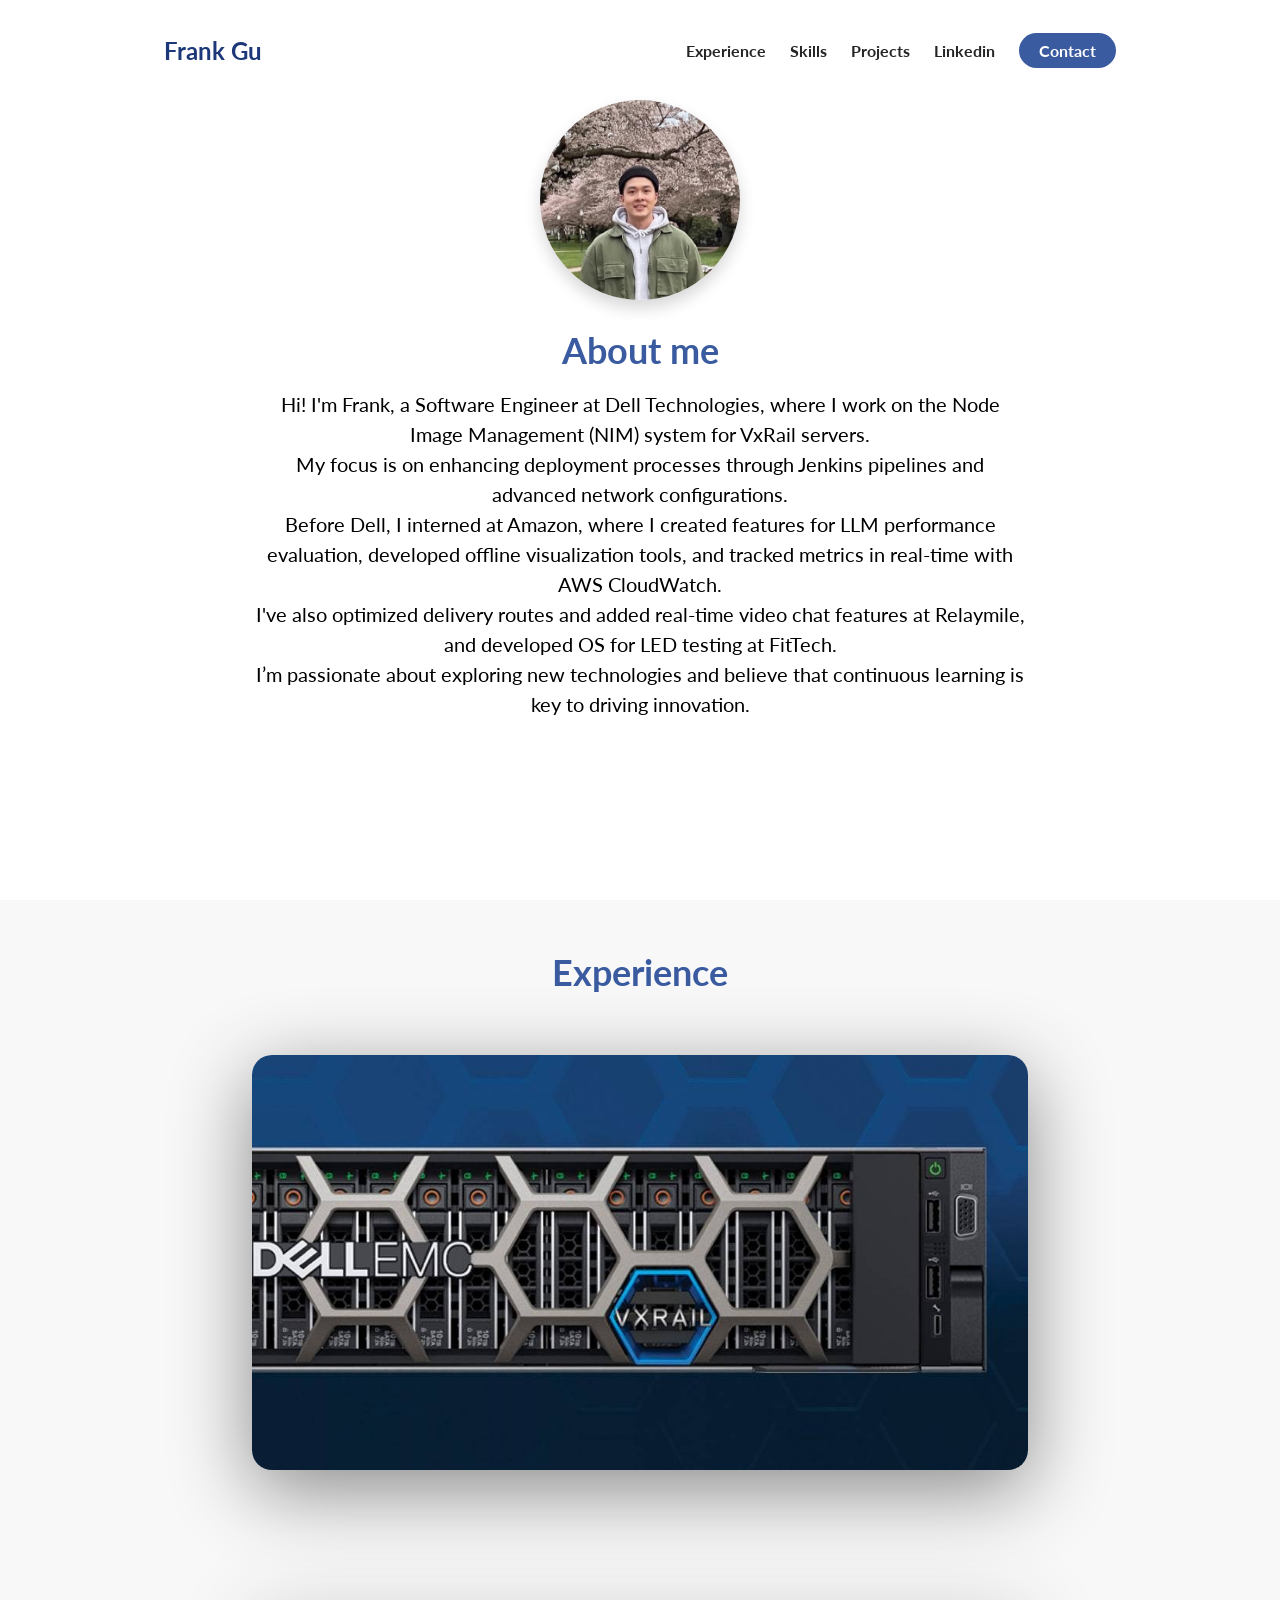
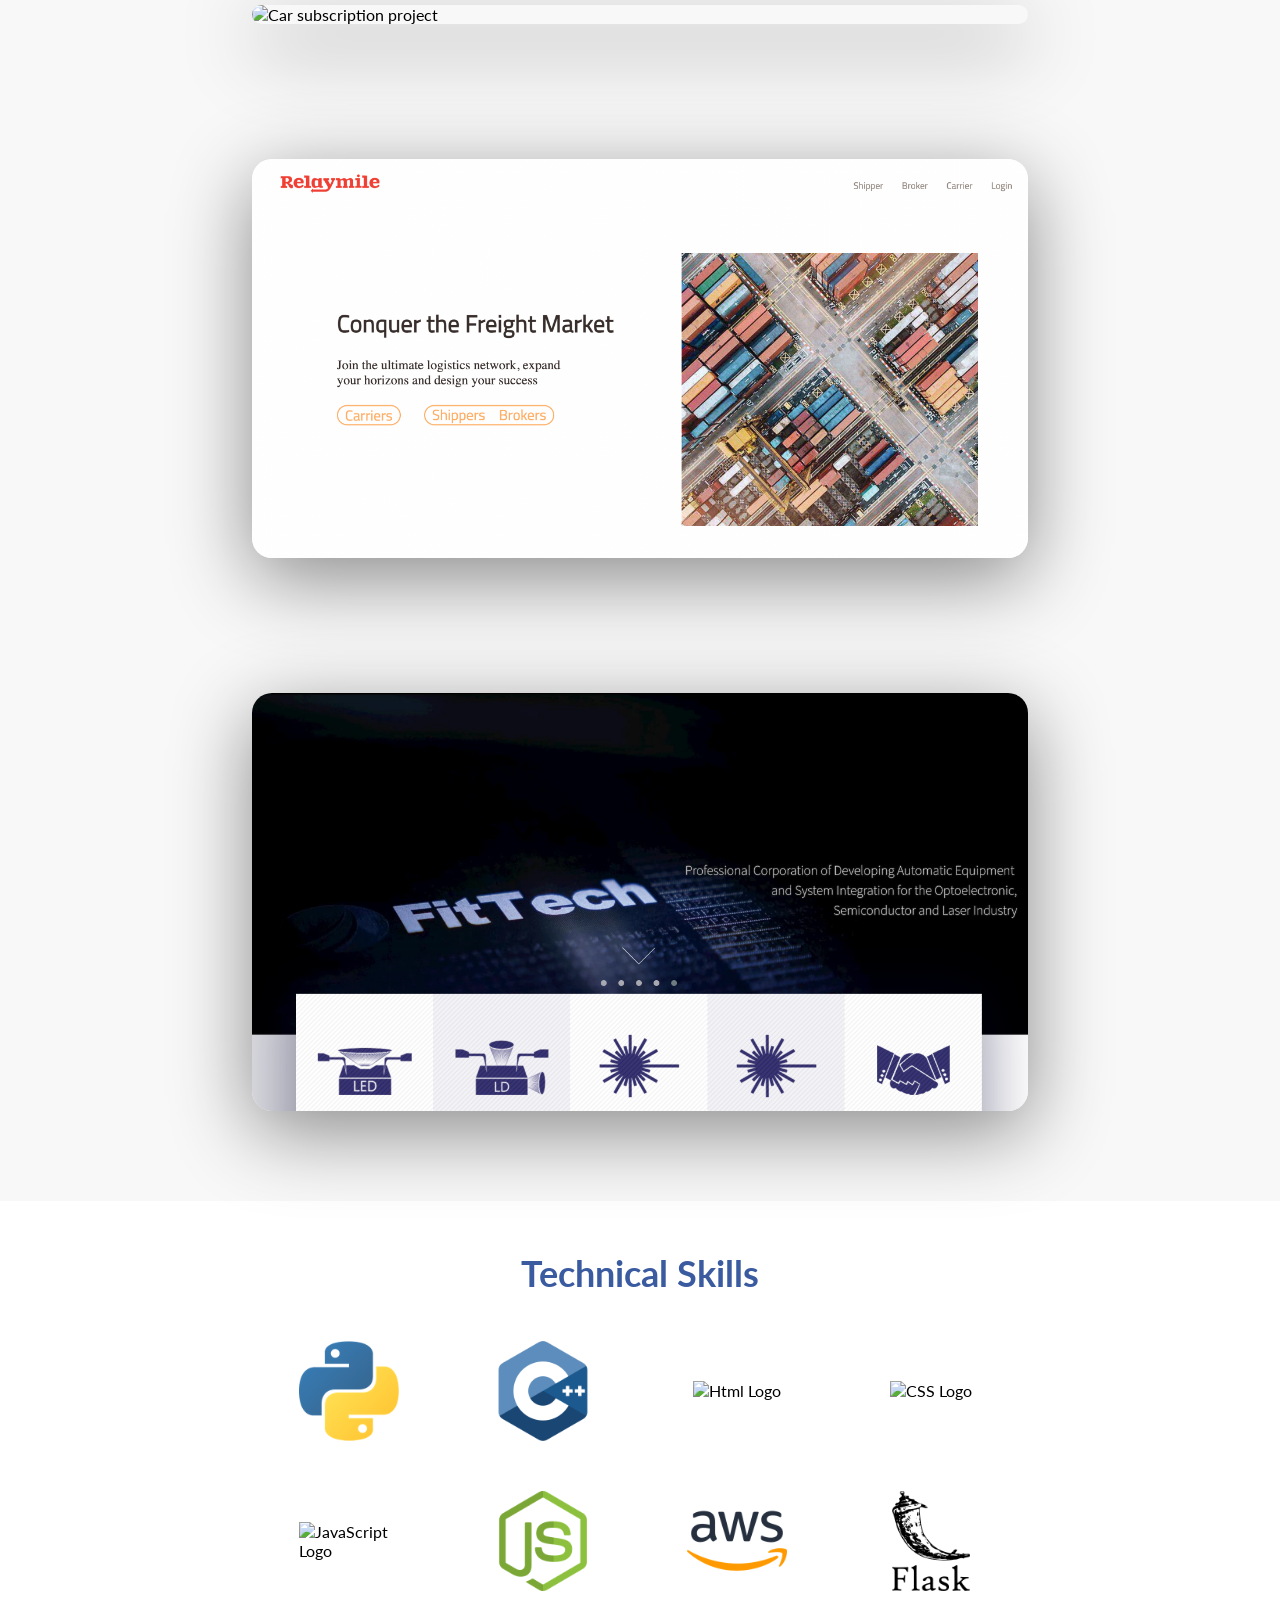
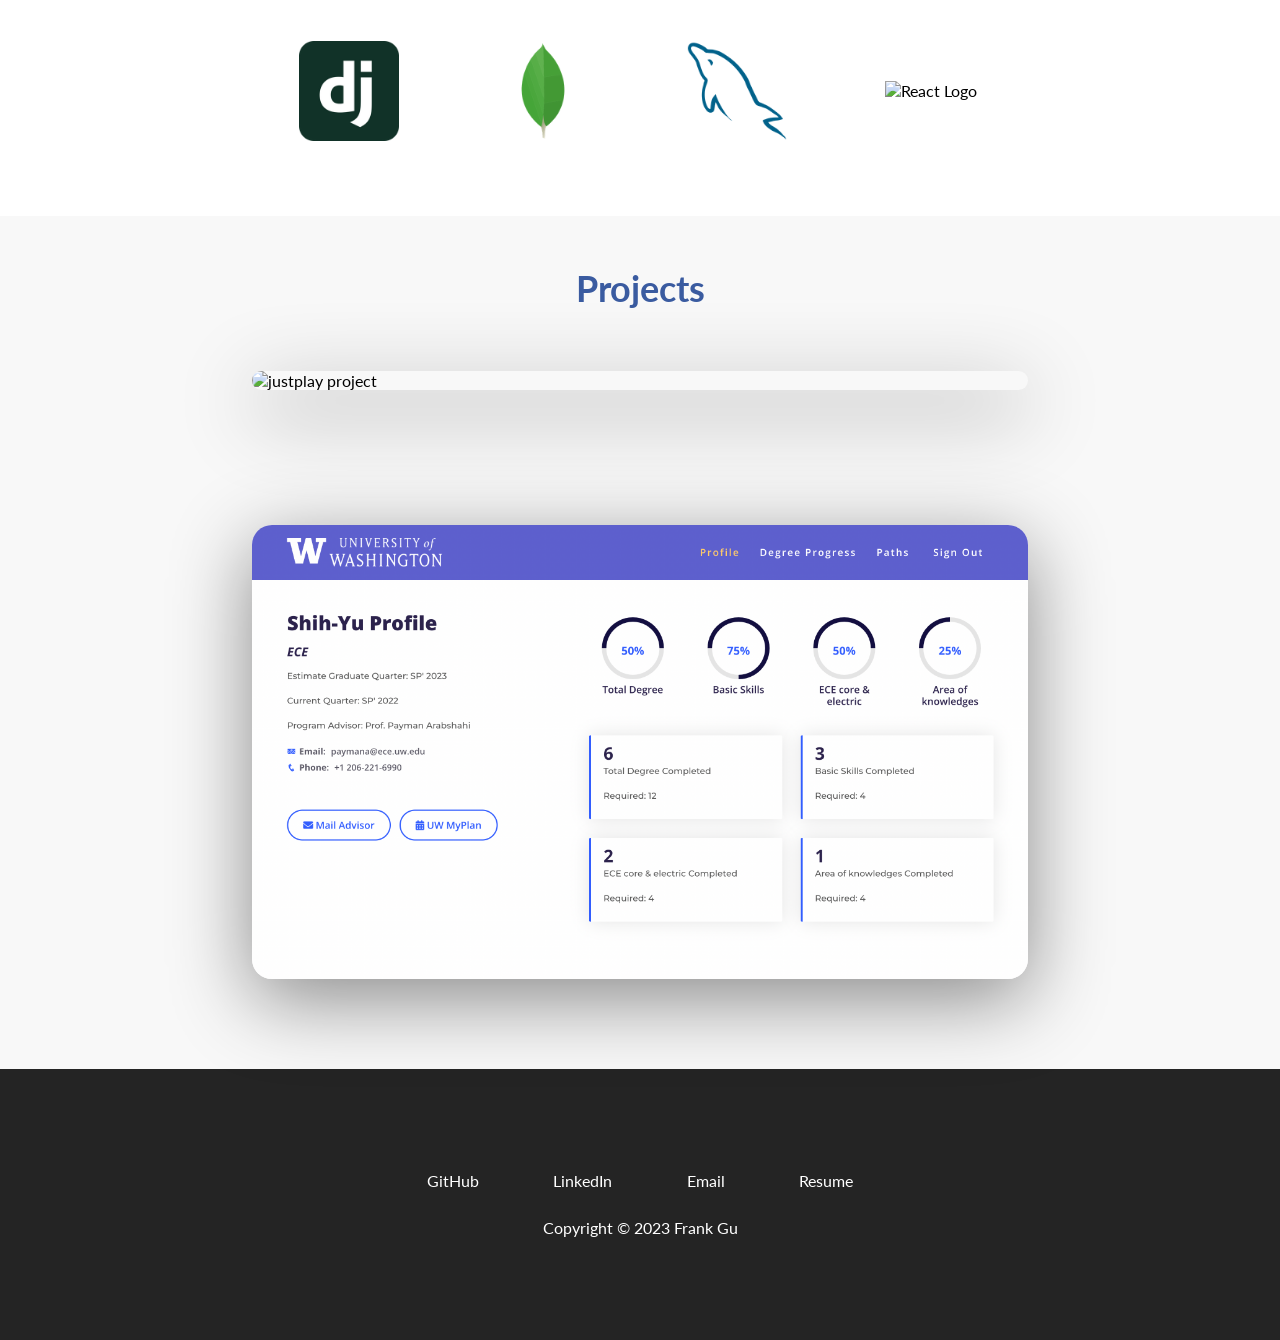
==== index.html @ d237ec0b "Update index.html" ====
<!DOCTYPE html>
<html lang="en">

<head>
  <meta charset="UTF-8">
  <meta http-equiv="X-UA-Compatible" content="IE=edge">
  <meta name="viewport" content="width=device-width, initial-scale=1.0">
  <link rel="icon" type="image/x-icon" href="./assets/white-among-us.png">
  <title>Frank Gu</title>
  <link rel="stylesheet" href="./styles.css">
  <script src="https://kit.fontawesome.com/c8e4d183c2.js" crossorigin="anonymous"></script>
</head>

<body>
  <section id="about-me">
    <nav>
      <div class="personal__logo">Frank Gu</div>
      <ul class="nav__link--list">
        <li class="nav__link">
          <a href="#experience" class="
            nav__link--anchor
            link__hover-effect
            link__hover-effect--black
          ">Experience</a>
        </li>
        <li class="nav__link">
          <a href="#skills" class="
            nav__link--anchor
            link__hover-effect
            link__hover-effect--black
          ">Skills</a>
        </li>
        <li class="nav__link">
          <a href="#projects" class="
            nav__link--anchor
            link__hover-effect
            link__hover-effect--black
          ">Projects</a>
        </li>
        <li class="nav__link">
          <a href="https://www.linkedin.com/in/syfrankgu/" class="
            nav__link--anchor
            link__hover-effect
            link__hover-effect--black
          ">Linkedin</a>
        </li>
        <li class="nav__link">
          <a href="mailto:frank40609@gmail.com" class="
            nav__link--anchor
            nav__link--anchor-primary
          ">Contact</a>
        </li>
      </ul>
    </nav>
    <div class="flex flex-1">
      <div class="about-me__info row">
        <div class="about-me__info--container">
          <figure class="about-me__picture--mask">
            <img src="./assets/me.jpg" class="about-me__picture" alt="Picture of Me!">
          </figure>
          <h1 class="about-me__info--title">
            <span class="text--purple">About me</span>
          </h1>
          <p class="about-me__info--para">
            Hi! I'm Frank, a Software Engineer at Dell Technologies, where I work on the Node Image Management (NIM) system for VxRail servers. <br>
            My focus is on enhancing deployment processes through Jenkins pipelines and advanced network configurations. <br>
            Before Dell, I interned at Amazon, where I created features for LLM performance evaluation, developed offline visualization tools, and tracked metrics in real-time with AWS CloudWatch. <br>
            I've also optimized delivery routes and added real-time video chat features at Relaymile, and developed OS for LED testing at FitTech. <br>
            I’m passionate about exploring new technologies and believe that continuous learning is key to driving innovation.
          </p>
          <div class="about-me__links">
            <a href="https://www.linkedin.com/in/syfrankgu/" class="about-me__link">
              <i class="fab fa-linkedin-in"></i>
            </a>
            <a href="https://github.com/storyG" class="about-me__link">
              <i class="fab fa-github"></i>
            </a>
            <a href="mailto:frank40609@gmail.com" class="about-me__link">
              <i class="far fa-envelope"></i>
            </a>
            <a href="https://drive.google.com/file/d/1rpad3wML1jK9ZNVlM5aqjOfqhkoCek4N/view?usp=sharing" target="_blank" class="about-me__link">
              <i class="fas fa-file-pdf"></i>
            </a>
          </div>
        </div>

    </div>
  </section>
  <section id="experience">
      <div class="container">
        <div class="row">
          <h1 class="section__title"><span class="text--purple">Experience</span></h1>
          <ul class="project__list">
            <li class="project">
              <div class="project__wrapper">
                <img src="./assets/experience4.jpg" class="project__img" alt="Car subscription project">
                <div class="project__description">
                  <h3 class="project__description--title"> Dell Technologies</h3>
                  <h4 class="project__description--sub-title"> Software Engineer --- 2024.02 - Present </h4>
                  <h4 class="project__description--sub-title">
                    Tools: Python, Jenkins, Network Engineering, VMware, APIs, VxRail
                  </h4>
                  <h4 class="project__description--sub-title">
                  </h4>
                  <p class="project__description--para">
                    • Maintained the Node Image Management (NIM) system for installing VxRail servers, ensuring robust and scalable deployment processes.<br>
                    • Collaborated on building and maintaining Jenkins pipelines to automate the creation and deployment of Node Image Management bundles, streamlining the build and release process.<br>
                    • Delivered advanced network configurations in VxRail NIM releases, enhancing the installation process to provide a faster and more efficient experience for customers.
                  </p>
                </div>
              </div>
            </li>
            <li class="project">
              <div class="project__wrapper">
                <img src="./assets/experience3.png" class="project__img" alt="Car subscription project">
                <div class="project__description">
                  <h3 class="project__description--title"> Amazon </h3>
                  <h4 class="project__description--sub-title"> SDE Intern --- 2023.06 - 2023.09</h4>
                  <h4 class="project__description--sub-title">
                    Tools: TypeScript, AWS, Lambda, Alexa, React, LLMs, APIs
                  </h4>
                  <h4 class="project__description--sub-title">
                  </h4>
                  <p class="project__description--para">
                    • Architected customer-focused features for developers to evaluate LLM performance.<br>
                    • Developed offline visualization tools, enabling developers to test LLM Agent and monitor user latency and associated expenses.<br>
                    • Pioneered real-time LLM Agent metric tracking capabilities using AWS CloudWatch..
                  </p>
                </div>
              </div>
            </li>
            <li class="project">
              <div class="project__wrapper">
                <img src="./assets/experience2.png" class="project__img" alt="Car subscription project">
                <div class="project__description">
                  <h3 class="project__description--title">Relaymile</h3>
                  <h4 class="project__description--sub-title">
                     Backend Engineering Intern --- 2022.04 - 2022.05
                  </h4>
                  <h4 class="project__description--sub-title">
                    Tools: Python, Flask, WebRTC, APIs
                  </h4>
                  <h4 class="project__description--sub-title">
                  </h4>
                  <p class="project__description--para">
                    • Built back-end service application for managing long delivery trips via Python and Flask framework.<br>
                    • Built real-time video chat applications on each delivery ID via WebRTC.<br>
                    • Implemented ELD company’s APIs and get drivers’ GPS location, hours of service and On/Off duty status.
                  </p>
                </div>
              </div>
            </li>
            <li class="project">
              <div class="project__wrapper">
                <img src="./assets/experience1.png" class="project__img" alt="Car subscription project">
                <div class="project__description">
                  <h3 class="project__description--title">FitTech</h3>
                  <h4 class="project__description--sub-title">
                    Software Engineer --- 2020.08 - 2021.06
                  </h4>
                  <h4 class="project__description--sub-title">
                    Tools: C/C++
                  </h4>
                  <p class="project__description--para">
                    • Maintained automatic LED testing equipment’s operating system using C/C++.<br>
                    • Optimized the XYZ-axis motion, including the axis moving speed, acceleration
                      rate that could reduce 10% of vibration.<br>
                    • Built tools that fetches data using Multi-Function DAQ and automatically reports
                      Z-axis conditions which reduce 90% of manually look up time.<br>
                  </p>

                </div>
              </div>
            </li>
          </ul>
        </div>
      </div>
  </section>

  <section id="skills">
    <div class="container">
      <div class="row">
        <h1 class="section__title"><span class="text--purple">Technical Skills</span></h1>
        <div class="language__list">
          <div class="language">
            <figure class="language__img--wrapper">
              <img src="./assets/python.png" alt="Python Logo"
                class="language__img" />
            </figure>
            <span class="language__name">Python</span>
          </div>
          <div class="language">
            <figure class="language__img--wrapper">
              <img src="./assets/cpp.png" alt="CPP Logo"
                class="language__img" />
            </figure>
            <span class="language__name">C++</span>
          </div>
          <div class="language">
            <figure class="language__img--wrapper">
              <img
                src="https://upload.wikimedia.org/wikipedia/commons/thumb/3/38/HTML5_Badge.svg/240px-HTML5_Badge.svg.png"
                alt="Html Logo" class="language__img" />
            </figure>
            <span class="language__name">HTML</span>
          </div>

          <div class="language">
            <figure class="language__img--wrapper">
              <img src="https://cdn.iconscout.com/icon/free/png-256/css-131-722685.png" alt="CSS Logo"
                class="language__img" />
            </figure>
            <span class="language__name">CSS</span>
          </div>
          <div class="language">
            <figure class="language__img--wrapper">
              <img src="https://cdn.iconscout.com/icon/free/png-256/javascript-1-225993.png" alt="JavaScript Logo"
                class="language__img" />
            </figure>
            <span class="language__name">JavaScript</span>
          </div>
          <div class="language">
            <figure class="language__img--wrapper">
              <img src="./assets/node-js.png"
                alt="Node Logo" class="language__img" />
            </figure>
            <span class="language__name">Node.js</span>
          </div>
          <div class="language">
            <figure class="language__img--wrapper">
              <img src="./assets/aws.png"
                alt="AWS Logo" class="language__img" />
            </figure>
            <span class="language__name">AWS</span>
          </div>
          <div class="language">
            <figure class="language__img--wrapper">
              <img src="./assets/flask.png" alt="Flask Logo"
                class="language__img" />
            </figure>
            <span class="language__name">Flask</span>
          </div>
          <div class="language">
            <figure class="language__img--wrapper">
              <img src="./assets/djangoproject.png" alt="Django Logo"
                class="language__img" />
            </figure>
            <span class="language__name">Django</span>
          </div>
          <div class="language">
            <figure class="language__img--wrapper">
              <img src="./assets/mongodb.png" alt="mongoDB Logo"
                class="language__img" />
            </figure>
            <span class="language__name">mongoDB</span>
          </div>
          <div class="language">
            <figure class="language__img--wrapper">
              <img src="./assets/mysql.png" alt="MySQL Logo" class="language__img" />
            </figure>
            <span class="language__name">MySQL</span>
          </div>
          <div class="language">
            <figure class="language__img--wrapper">
              <img src="https://cdn.iconscout.com/icon/free/png-256/react-3-1175109.png" alt="React Logo"
                class="language__img" />
            </figure>
            <span class="language__name">React</span>
          </div>

        </div>
      </div>
    </div>
  </section>
  <section id="projects">
    <div class="container">
      <div class="row">
        <h1 class="section__title"><span class="text--purple">Projects</span></h1>
        <ul class="project__list">
          <li class="project">
            <div class="project__wrapper">
              <img src="./assets/justplay.png" class="project__img" alt="justplay project">
              <div class="project__description">
                <h3 class="project__description--title">JustPlay Tennis Project</h3>
                <h4 class="project__description--sub-title">
                  Tools: Node.js, Express, Bootstrap, MongoDB, AWS
                </h4>
                <p class="project__description--para">
                  • Developed a Node.js web from scratch for tennis lovers to review courts around them.<br>
                  • Integrated with Mapbox to locate all the tennis courts in the Atlas MongoDB database.<br>
                  • Deployed and maintained the website on the AWS EC2 instance.<br>
                </p>

                <div class="project__description--links">
                  <a href="https://github.com/storyG/JustPlay" target="_blank" class="project__description--link">
                    <i class="fab fa-github"></i>
                  </a>
                  <a href="https://www.justwheretoplay.com/" class="project__description--link">
                    <i class="fas fa-link"></i>
                  </a>
                </div>
              </div>
            </div>
          </li>
          <li class="project">
            <div class="project__wrapper">
              <img src="./assets/degree.png" class="project__img" alt="uw degree project">
              <div class="project__description">
                <h3 class="project__description--title">UW Degree Progress Project</h3>
                <h4 class="project__description--sub-title">
                  Tools: Python, Django, MySQL, Linux, Bootstrap
                </h4>
                <p class="project__description--para">
                 • Cooperated with UWECE department to develop a web app to simplify and
                 personalize the degree planning process for students using HTML, CSS, JavaScript,
                 MySQL and Python Django framework. <br>
                 • Helped students to track progress towards achieving degree pathway goals and import
                 planned courses directly when registration opens.<br>
                 • Developed pathway-page of each courses and pre-courses under each pathways provided
                 by the department.
                </p>

                <!-- <div class="project__description--links">
                  <a href="https://www.github.com/yourlink" target="_blank" class="project__description--link">
                    <i class="fab fa-github"></i>
                  </a>
                  <a href="https://www.yourwebsite.com" class="project__description--link">
                    <i class="fas fa-link"></i>
                  </a>
                </div> -->
              </div>
            </div>
          </li>
        </ul>
      </div>
    </div>
  </section>
  <footer>
    <div class="row footer__row">
      <div class="footer__social--list">
        <a href="https://github.com/storyG" target="_blank" class="
          footer__social--link
          link__hover-effect
          link__hover-effect--white
        " target="_blank">GitHub</a>
        <a href="https://www.linkedin.com/in/syfrankgu/" target="_blank" class="
          footer__social--link
          link__hover-effect
          link__hover-effect--white
        " target="_blank">LinkedIn</a>
        <a href="mailto:frank40609@gmail.com" target="_blank" class="
          footer__social--link
          link__hover-effect
          link__hover-effect--white
        " target="_blank">Email</a>
        <a href="https://drive.google.com/file/d/1EsubkJa4OLkA3_ntNWRw9dGARKf1ncVJ/view?usp=sharing" target="_blank" class="
          footer__social--link
          link__hover-effect
          link__hover-effect--white
        " target="_blank">Resume</a>
      </div>
      <div class="footer__copyright">Copyright © 2023 Frank Gu</div>
    </div>
  </footer>
</body>

</html>
---- styles.css ----
@import url('https://fonts.googleapis.com/css2?family=Lato:wght@400;700&display=swap');
* {
  font-family: 'Lato', sans-serif;
  padding: 0;
  margin: 0;
  box-sizing: border-box;
}

html {
  scroll-behavior: smooth;
}

h1, h2, h3, h4, h5, h6, span {
  color: #242424;
  text-align: center;
  line-height: 1.25;
}

h1 {
  font-size: 36px;
}

p {
  line-height: 1.5;
  font-size: 16px;
}

a {
  text-decoration: none;
  position: relative;
  transition: opacity 300ms ease;
}

i:hover {
  opacity: 0.7;
}

.link__hover-effect:after {
  content: "";
  position: absolute;
  height: 3px;
  width: 0;
  bottom: -3px;
  right: 0;
  transition: all 300ms ease;
}

.link__hover-effect--white:after {
  background-color: #fff;
}
.link__hover-effect--black:after {
  background-color: #000;
}

.link__hover-effect:hover:after {
  width: 100%;
  left: 0;
}

li {
  list-style-type: none;
}

.flex {
  display: flex;
}

.flex-1 {
  flex: 1;
}

.container {
  padding: 50px 0;
}
.row {
  width: 100%;
  max-width: 800px;
  margin: 0 auto;
  padding: 0 12px;
}

.text--purple {
  color: #3A5BA0;
}

section:nth-child(even) {
  background-color: #f8f8f8;
}

.section__title {
  margin-bottom: 20px;
}

/* NAVIGATION BAR */

nav {
  height: 100px;
  width: 100%;
  max-width: 1000px;
  margin: 0 auto;
  display: flex;
  justify-content: space-between;
  align-items: center;
  padding: 0 12px;
}

.nav__link--list {
  display: flex;
}

.nav__link--anchor {
  margin: 0 12px;
  color: #242424;
  font-weight: 700;
}

.nav__link--anchor-primary {
  background-color: #3A5BA0;
  padding: 8px 20px;
  border-radius: 50px;
  color: white;
  transition: all 300ms ease;
}

.nav__link--anchor-primary:hover {
  background-color: #5d3eff;
}

.personal__logo {
  font-size: 24px;
  color: #1C3879;
  margin: 0 12px;
  font-weight: bold
}

/* ABOUT ME */

#about-me {
  min-height: 100vh;
  display: flex;
  flex-direction: column;
}

.about-me__info {
  display: flex;
  flex-direction: column;
}

.about-me__info--container {
  display: flex;
  flex-direction: column;
  align-items: center;
  max-width: 1000px;
  margin: 0 auto;
  margin-bottom: 50px;
  text-align: center;
}

.about-me__picture--mask {
  width: 200px;
  height: 200px;
  border-radius: 50%;
  overflow: hidden;
  box-shadow: 0 8px 16px rgba(0, 0, 0, 0.16);
  margin-bottom: 28px;
  animation: animate-profile-picture 800ms 200ms backwards;
}

@keyframes animate-profile-picture {
  0% {
    transform: scale(0);
  }
  80% {
    transform: scale(1.1);
  }
  100% {
    transform: scale(1);
  }
}

.about-me__picture {
  width: 100%;

  /* Improving my own picture */
  transform: scale(1.5);
  padding-top: 8px;
}

.about-me__info--title {
  margin-bottom: 16px;
  animation: fade-up 650ms 400ms backwards;
}
.about-me__info--para {
  font-size: 20px;
  margin-bottom: 28px;
  animation: fade-up 650ms 600ms backwards;
}

.about-me__link {
  font-size: 20px;
  color: #242424;
  padding: 0 25px;
}

.about-me__links {
  animation: fade-up 650ms 800ms backwards;
}

@keyframes fade-up {
  0% {
    opacity: 0;
    transform: translateY(40px);
  }
  100% {
    opacity: 1;
    transform: translateY(0);
  }
}

.about-me__img--container {
  flex: 1;
  display: flex;
  align-items: center;
}
.about-me__img {
  width: 100%;
  animation: fade-in 1200ms 800ms backwards;
}

@keyframes fade-in {
  0% {
    opacity: 0;
  }
  100% {
    opacity: 1;
  }
}

.wave {
  display: inline-block;
  animation: animate-wave 500ms infinite ease-in-out;
}

@keyframes animate-wave {
  0% {
    transform: rotate(0);
  }
  50% {
    transform: rotate(30deg);
  }
  100% {
    transform: rotate(0);
  }
}

/* TECH - STACK */

.language__img {
  width: 100%;
  max-width: 100px;
  transition: all 300ms;
}
.language:hover .language__img {
  filter: brightness(80%);
  opacity: 0.86;
  transform: scale(0.9);
}

.language {
  width: 25%;
  display: flex;
  justify-content: center;
  position: relative;
}
.language__img--wrapper {
  display: flex;
  justify-content: center;
  align-items: center;
  padding: 25px 16px;
}

.language__list {
  display: flex;
  justify-content: center;
  width: 100%;
  flex-wrap: wrap;
}

.language__name {
  position: absolute;
  bottom: 0;
  transform: scale(0);
  transition: all 300ms;
  font-size: 20px;
  opacity: 0;
}
.language:hover .language__name {
  transform: scale(1);
  opacity: 1;
}

/* PROJECTS */

.project {
  margin-bottom: 135px;
}

.project:last-child {
  margin-bottom: 40px;
}

.project__img {
  width: 100%;
  transition: all 500ms ease;
}

.project__wrapper {
  display: flex;
  box-shadow: 0 20px 80px rgba(0, 0, 0, 0.45);
  border-radius: 20px;
  overflow: hidden;
  position: relative;
}
.project__wrapper:before {
  content: "";
  position: absolute;
  top: 0;
  left: 0;
  height: 100%;
  width: 100%;
  background-color: #1c1d25;
  opacity: 0;
  transition: all 450ms ease;
  z-index: 2;
  transform: translateY(100%);
}
.project:hover .project__wrapper:before {
  transform: translateY(0);
  opacity: 0.7;
}
.project:hover .project__img {
  transform: scale(1.07);
  filter: blur(5px);
}

.project:hover .project__description {
  opacity: 1;
  transform: translateY(-50%);
}

.project__list {
  padding-top: 40px;
}

.project__description {
  position: absolute;
  top: 50%;
  left: 90px;
  transform: translateY(100%);
  max-width: 550px;
  z-index: 3;
  opacity: 0;
  transition: transform 450ms, opacity 300ms;
}

.project__description--title {
  font-size: 30px;
}

.project__description--para {
  margin: 16px 0;
}

.project__description--link {
  font-size: 20px;
  margin-right: 16px;
}

.project__description--title,
.project__description--sub-title,
.project__description--para,
.project__description--link {
  text-align: left;
  color: #fff;
}

/* FOOTER */

footer {
  background-color: #242424;
}

.footer__social--list {
  width: 100%;
  max-width: 500px;
  display: flex;
  justify-content: space-around;
  margin-bottom: 28px;
}
.footer__row {
  display: flex;
  flex-direction: column;
  align-items: center;
  justify-content: center;
  padding: 8% 0;
}

.footer__logo--img {
  width: 70px;
  height: 70px;
}

.footer__social--link,
.footer__copyright,
.footer__logo--popper {
  color: #fff;
}

.footer__logo--popper {
  position: absolute;
  right: 0;
  top: 30px;
  font-weight: 700;
  opacity: 0;
  transition: all 300ms ease;
}

.footer__anchor {
  margin-bottom: 20px;
  position: relative;
}

.footer__anchor:hover .footer__logo--popper {
  transform: translateX(60px);
  opacity: 1;
}

/* Small phones, tablets, large smartphones */
@media (max-width: 768px) {
  nav {
    height: 68px;
  }

  h1 {
    font-size: 28px;
  }

  .about-me__info--para {
    font-size: 18px;
  }

  .language {
    width: calc(100% / 3);
  }

  .project__description--para {
    font-size: 14px;
  }

  .project__description {
    left: 30px;
    padding-right: 30px;
  }
}

/* SMALL PHONES */
@media (max-width: 480px) {
  .nav__link:not(:last-child) {
    display: none;
  }

  .project__wrapper {
    border-radius: 0;
  }

  .project__description {
    padding: 0;
    left: 0;
    width: 100%;
  }

  .project__description--para {
    display: none;
  }

  .project__description--links {
    display: flex;
    justify-content: center;
  }

  .project__description--title {
    font-size: 32px;
    line-height: 1;
    text-align: center;
  }

  .project__description--sub-title {
    text-align: center;
    margin: 12px 0;
  }
}
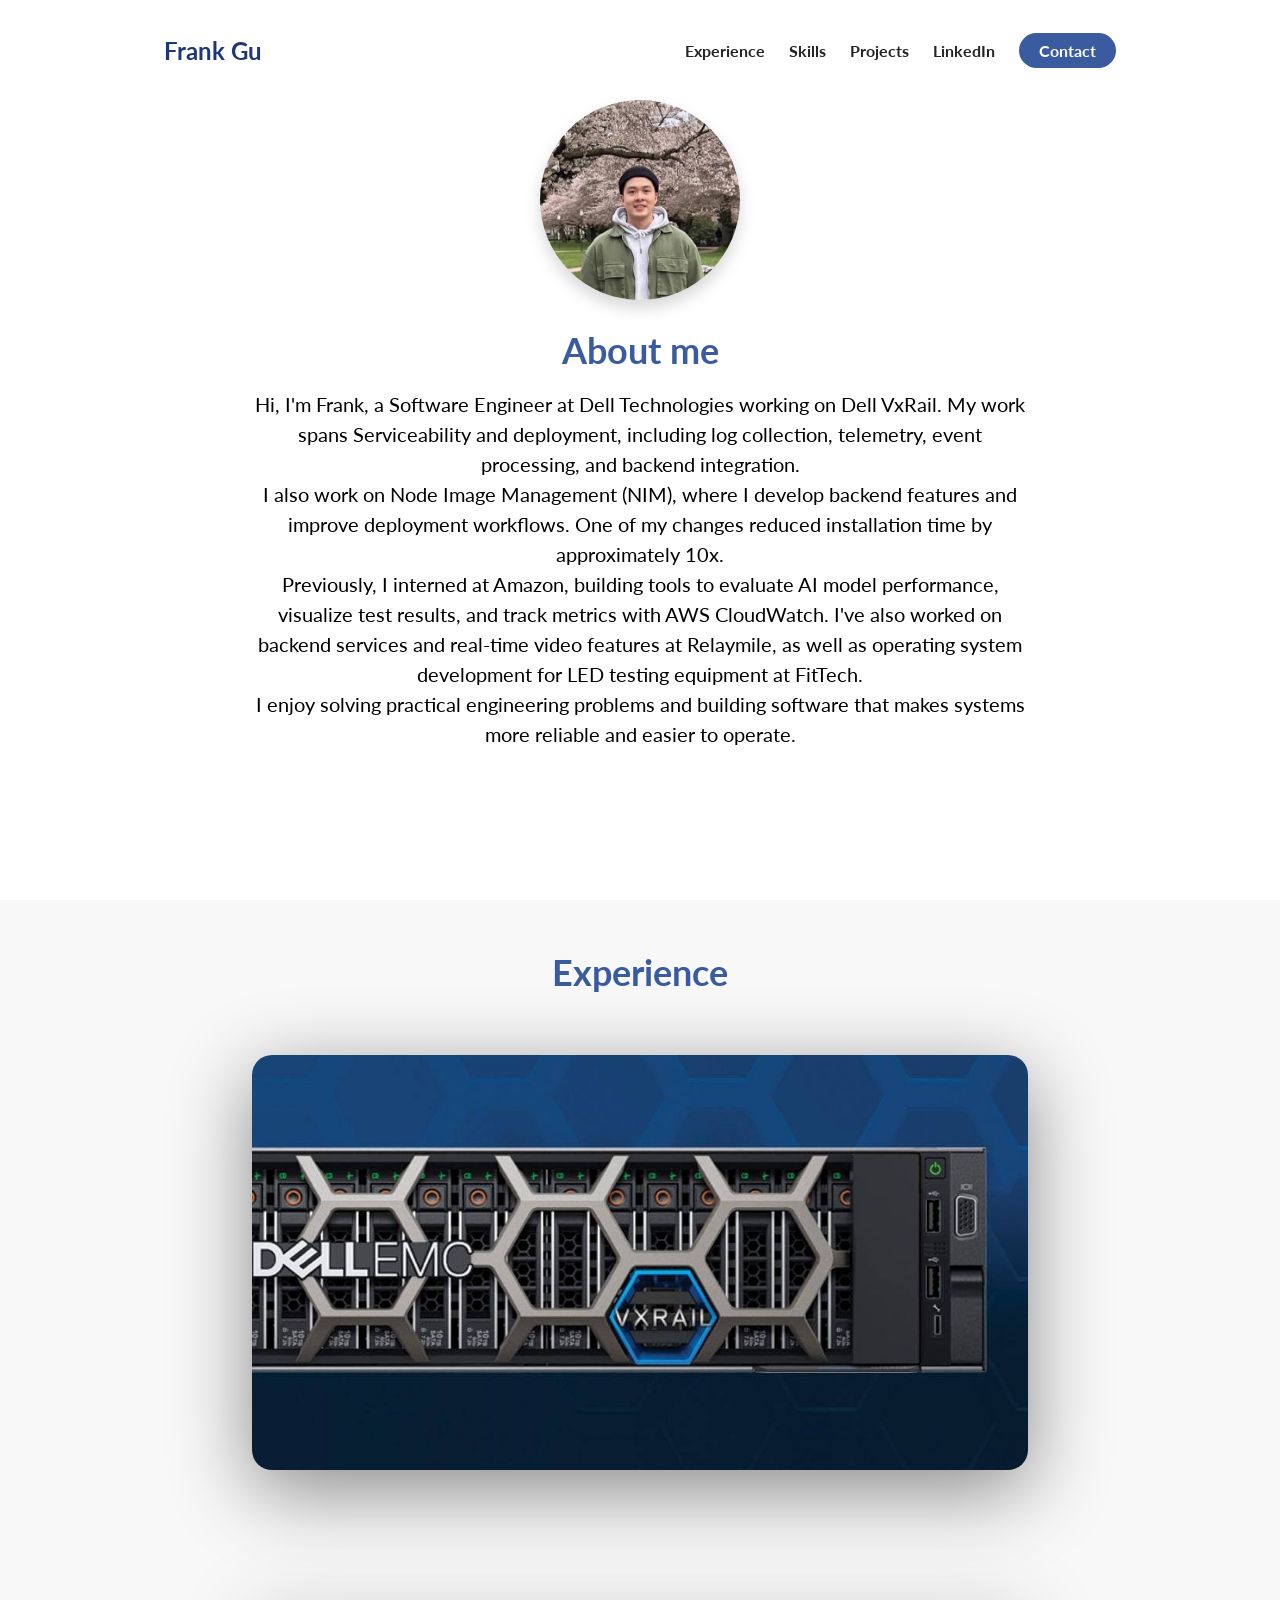
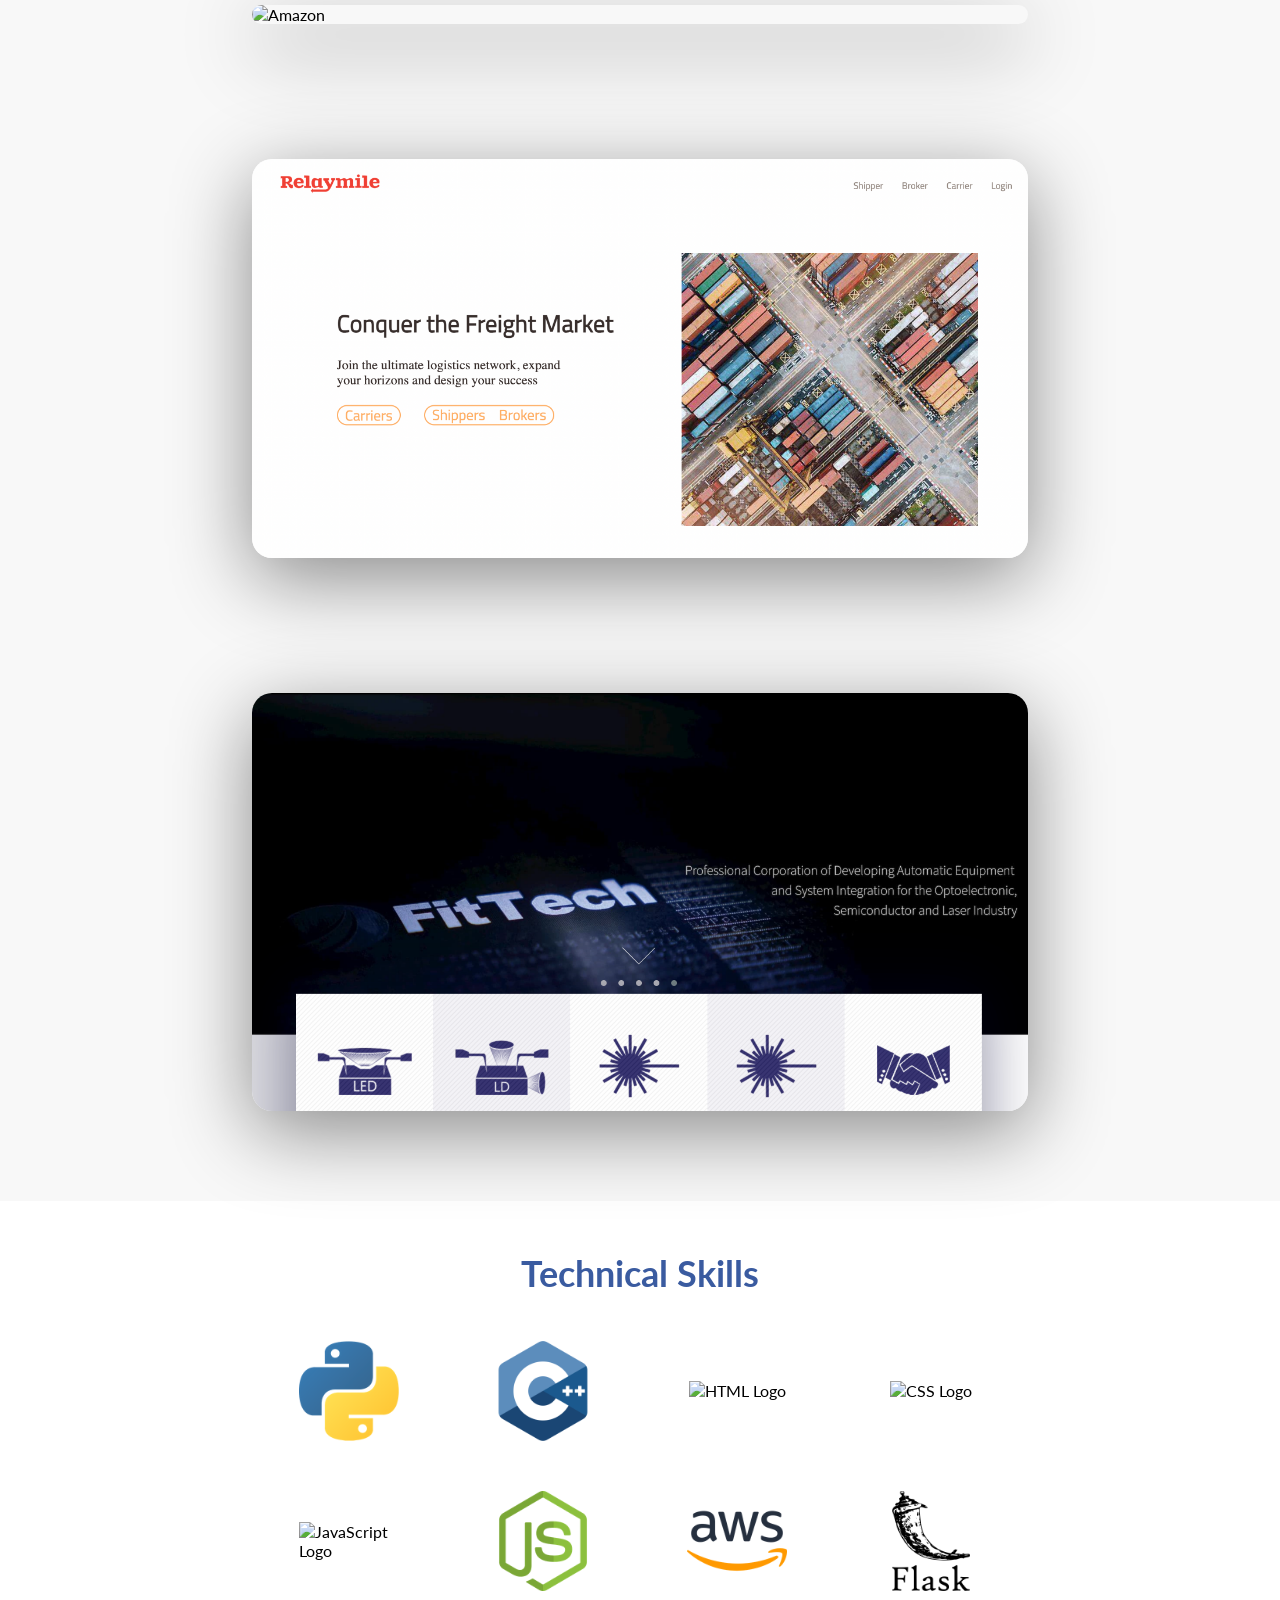
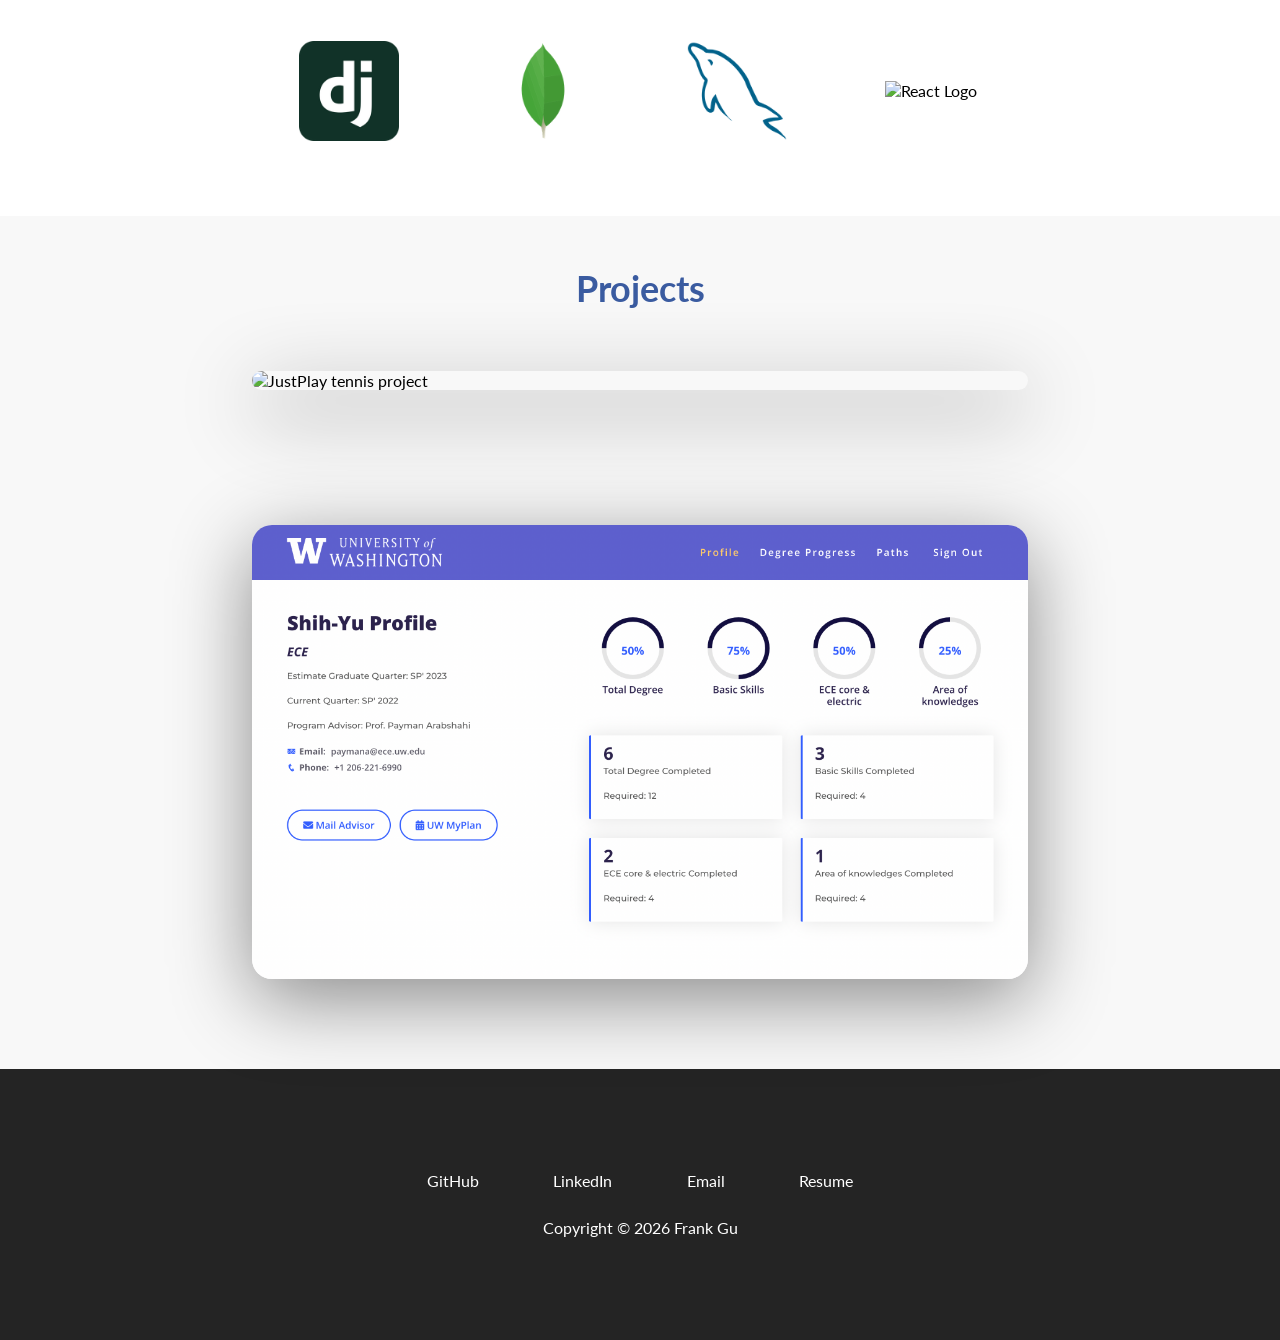
==== commit 45666782: "Update portfolio content to align with resume experience" ====
--- a/index.html
+++ b/index.html
@@ -42,7 +42,7 @@
             nav__link--anchor
             link__hover-effect
             link__hover-effect--black
-          ">Linkedin</a>
+          ">LinkedIn</a>
         </li>
         <li class="nav__link">
           <a href="mailto:frank40609@gmail.com" class="
@@ -52,22 +52,25 @@
         </li>
       </ul>
     </nav>
+
     <div class="flex flex-1">
       <div class="about-me__info row">
         <div class="about-me__info--container">
           <figure class="about-me__picture--mask">
-            <img src="./assets/me.jpg" class="about-me__picture" alt="Picture of Me!">
+            <img src="./assets/me.jpg" class="about-me__picture" alt="Picture of Frank Gu">
           </figure>
+
           <h1 class="about-me__info--title">
             <span class="text--purple">About me</span>
           </h1>
+
           <p class="about-me__info--para">
-            Hi! I'm Frank, a Software Engineer at Dell Technologies, where I work on the Node Image Management (NIM) system for VxRail servers. <br>
-            My focus is on enhancing deployment processes through Jenkins pipelines and advanced network configurations. <br>
-            Before Dell, I interned at Amazon, where I created features for LLM performance evaluation, developed offline visualization tools, and tracked metrics in real-time with AWS CloudWatch. <br>
-            I've also optimized delivery routes and added real-time video chat features at Relaymile, and developed OS for LED testing at FitTech. <br>
-            I’m passionate about exploring new technologies and believe that continuous learning is key to driving innovation.
+            Hi, I'm Frank, a Software Engineer at Dell Technologies working on Dell VxRail. My work spans Serviceability and deployment, including log collection, telemetry, event processing, and backend integration. <br>
+            I also work on Node Image Management (NIM), where I develop backend features and improve deployment workflows. One of my changes reduced installation time by approximately 10x. <br>
+            Previously, I interned at Amazon, building tools to evaluate AI model performance, visualize test results, and track metrics with AWS CloudWatch. I've also worked on backend services and real-time video features at Relaymile, as well as operating system development for LED testing equipment at FitTech. <br>
+            I enjoy solving practical engineering problems and building software that makes systems more reliable and easier to operate.
           </p>
+
           <div class="about-me__links">
             <a href="https://www.linkedin.com/in/syfrankgu/" class="about-me__link">
               <i class="fab fa-linkedin-in"></i>
@@ -83,251 +86,243 @@
             </a>
           </div>
         </div>
-
+      </div>
     </div>
   </section>
+
   <section id="experience">
-      <div class="container">
-        <div class="row">
-          <h1 class="section__title"><span class="text--purple">Experience</span></h1>
-          <ul class="project__list">
-            <li class="project">
-              <div class="project__wrapper">
-                <img src="./assets/experience4.jpg" class="project__img" alt="Car subscription project">
-                <div class="project__description">
-                  <h3 class="project__description--title"> Dell Technologies</h3>
-                  <h4 class="project__description--sub-title"> Software Engineer --- 2024.02 - Present </h4>
-                  <h4 class="project__description--sub-title">
-                    Tools: Python, Jenkins, Network Engineering, VMware, APIs, VxRail
-                  </h4>
-                  <h4 class="project__description--sub-title">
-                  </h4>
-                  <p class="project__description--para">
-                    • Maintained the Node Image Management (NIM) system for installing VxRail servers, ensuring robust and scalable deployment processes.<br>
-                    • Collaborated on building and maintaining Jenkins pipelines to automate the creation and deployment of Node Image Management bundles, streamlining the build and release process.<br>
-                    • Delivered advanced network configurations in VxRail NIM releases, enhancing the installation process to provide a faster and more efficient experience for customers.
-                  </p>
-                </div>
-              </div>
-            </li>
-            <li class="project">
-              <div class="project__wrapper">
-                <img src="./assets/experience3.png" class="project__img" alt="Car subscription project">
-                <div class="project__description">
-                  <h3 class="project__description--title"> Amazon </h3>
-                  <h4 class="project__description--sub-title"> SDE Intern --- 2023.06 - 2023.09</h4>
-                  <h4 class="project__description--sub-title">
-                    Tools: TypeScript, AWS, Lambda, Alexa, React, LLMs, APIs
-                  </h4>
-                  <h4 class="project__description--sub-title">
-                  </h4>
-                  <p class="project__description--para">
-                    • Architected customer-focused features for developers to evaluate LLM performance.<br>
-                    • Developed offline visualization tools, enabling developers to test LLM Agent and monitor user latency and associated expenses.<br>
-                    • Pioneered real-time LLM Agent metric tracking capabilities using AWS CloudWatch..
-                  </p>
-                </div>
-              </div>
-            </li>
-            <li class="project">
-              <div class="project__wrapper">
-                <img src="./assets/experience2.png" class="project__img" alt="Car subscription project">
-                <div class="project__description">
-                  <h3 class="project__description--title">Relaymile</h3>
-                  <h4 class="project__description--sub-title">
-                     Backend Engineering Intern --- 2022.04 - 2022.05
-                  </h4>
-                  <h4 class="project__description--sub-title">
-                    Tools: Python, Flask, WebRTC, APIs
-                  </h4>
-                  <h4 class="project__description--sub-title">
-                  </h4>
-                  <p class="project__description--para">
-                    • Built back-end service application for managing long delivery trips via Python and Flask framework.<br>
-                    • Built real-time video chat applications on each delivery ID via WebRTC.<br>
-                    • Implemented ELD company’s APIs and get drivers’ GPS location, hours of service and On/Off duty status.
-                  </p>
-                </div>
-              </div>
-            </li>
-            <li class="project">
-              <div class="project__wrapper">
-                <img src="./assets/experience1.png" class="project__img" alt="Car subscription project">
-                <div class="project__description">
-                  <h3 class="project__description--title">FitTech</h3>
-                  <h4 class="project__description--sub-title">
-                    Software Engineer --- 2020.08 - 2021.06
-                  </h4>
-                  <h4 class="project__description--sub-title">
-                    Tools: C/C++
-                  </h4>
-                  <p class="project__description--para">
-                    • Maintained automatic LED testing equipment’s operating system using C/C++.<br>
-                    • Optimized the XYZ-axis motion, including the axis moving speed, acceleration
-                      rate that could reduce 10% of vibration.<br>
-                    • Built tools that fetches data using Multi-Function DAQ and automatically reports
-                      Z-axis conditions which reduce 90% of manually look up time.<br>
-                  </p>
-
-                </div>
-              </div>
-            </li>
-          </ul>
-        </div>
-      </div>
+    <div class="container">
+      <div class="row">
+        <h1 class="section__title"><span class="text--purple">Experience</span></h1>
+
+        <ul class="project__list">
+          <li class="project">
+            <div class="project__wrapper">
+              <img src="./assets/experience4.jpg" class="project__img" alt="Dell Technologies">
+              <div class="project__description">
+                <h3 class="project__description--title">Dell Technologies</h3>
+                <h4 class="project__description--sub-title">Software Engineer — February 2024 - Present</h4>
+                <h4 class="project__description--sub-title">
+                  Tools: Python, Jenkins, VMware, Docker, Kubernetes, iDRAC, ESXi, CI/CD
+                </h4>
+                <p class="project__description--para">
+                  • Develop and maintain VxRail Serviceability features, including log collection, telemetry, event processing, and connectivity to Dell backend services.<br>
+                  • Built a reusable log bundle sidecar to share log collection functionality across product lines.<br>
+                  • Fixed a customer-reported log bundle download issue that caused transfers to stall at around 1 GB by adjusting NGINX cache settings.<br>
+                  • Resolved backend registration and event-processing issues involving Service Tag/PSNT mismatches, unintended event dispatches, and incorrect component slot information.<br>
+                  • Developed Python backend features for Node Image Management (NIM), including initial node provisioning, image preparation, and deployment bundle generation.<br>
+                  • Reduced NIM installation time by approximately 10x by optimizing software and network configurations to transfer installation files over SMB/NFS instead of iDRAC.<br>
+                  • Maintained Jenkins pipelines for NIM bundle generation, added automated tests, and updated CI/CD pipeline stages.
+                </p>
+              </div>
+            </div>
+          </li>
+
+          <li class="project">
+            <div class="project__wrapper">
+              <img src="./assets/experience3.png" class="project__img" alt="Amazon">
+              <div class="project__description">
+                <h3 class="project__description--title">Amazon</h3>
+                <h4 class="project__description--sub-title">Software Development Engineer Intern — June 2023 - September 2023</h4>
+                <h4 class="project__description--sub-title">
+                  Tools: TypeScript, AWS CloudWatch, Alexa, APIs
+                </h4>
+                <p class="project__description--para">
+                  • Developed features to help developers evaluate and compare AI model performance.<br>
+                  • Built offline visualization tools to analyze model test results, latency, and associated costs.<br>
+                  • Implemented real-time AI model metrics tracking with AWS CloudWatch.
+                </p>
+              </div>
+            </div>
+          </li>
+
+          <li class="project">
+            <div class="project__wrapper">
+              <img src="./assets/experience2.png" class="project__img" alt="Relaymile">
+              <div class="project__description">
+                <h3 class="project__description--title">Relaymile</h3>
+                <h4 class="project__description--sub-title">
+                  Backend Engineering Intern — April 2022 - May 2022
+                </h4>
+                <h4 class="project__description--sub-title">
+                  Tools: Python, Flask, SQLAlchemy, WebRTC, APIs
+                </h4>
+                <p class="project__description--para">
+                  • Built a Python and Flask backend service to manage long-distance delivery trips and divide routes into smaller segments.<br>
+                  • Developed real-time video chat functionality linked to individual delivery IDs using WebRTC.<br>
+                  • Integrated ELD APIs to retrieve drivers' GPS locations, hours of service, and on/off-duty status.
+                </p>
+              </div>
+            </div>
+          </li>
+
+          <li class="project">
+            <div class="project__wrapper">
+              <img src="./assets/experience1.png" class="project__img" alt="FitTech">
+              <div class="project__description">
+                <h3 class="project__description--title">FitTech</h3>
+                <h4 class="project__description--sub-title">
+                  Software Engineer — August 2020 - June 2021
+                </h4>
+                <h4 class="project__description--sub-title">
+                  Tools: C/C++
+                </h4>
+                <p class="project__description--para">
+                  • Maintained the operating system for automated LED testing equipment using C/C++.<br>
+                  • Optimized XYZ-axis motion speed and acceleration, reducing vibration by 10%.<br>
+                  • Built tools to collect data from a Multi-Function DAQ and automatically report Z-axis conditions, reducing manual lookup time by 90%.
+                </p>
+              </div>
+            </div>
+          </li>
+        </ul>
+      </div>
+    </div>
   </section>
 
   <section id="skills">
     <div class="container">
       <div class="row">
         <h1 class="section__title"><span class="text--purple">Technical Skills</span></h1>
+
         <div class="language__list">
           <div class="language">
             <figure class="language__img--wrapper">
-              <img src="./assets/python.png" alt="Python Logo"
-                class="language__img" />
+              <img src="./assets/python.png" alt="Python Logo" class="language__img" />
             </figure>
             <span class="language__name">Python</span>
           </div>
-          <div class="language">
-            <figure class="language__img--wrapper">
-              <img src="./assets/cpp.png" alt="CPP Logo"
-                class="language__img" />
-            </figure>
-            <span class="language__name">C++</span>
-          </div>
-          <div class="language">
-            <figure class="language__img--wrapper">
-              <img
-                src="https://upload.wikimedia.org/wikipedia/commons/thumb/3/38/HTML5_Badge.svg/240px-HTML5_Badge.svg.png"
-                alt="Html Logo" class="language__img" />
+
+          <div class="language">
+            <figure class="language__img--wrapper">
+              <img src="./assets/cpp.png" alt="C++ Logo" class="language__img" />
+            </figure>
+            <span class="language__name">C/C++</span>
+          </div>
+
+          <div class="language">
+            <figure class="language__img--wrapper">
+              <img src="https://upload.wikimedia.org/wikipedia/commons/thumb/3/38/HTML5_Badge.svg/240px-HTML5_Badge.svg.png"
+                alt="HTML Logo" class="language__img" />
             </figure>
             <span class="language__name">HTML</span>
           </div>
 
           <div class="language">
             <figure class="language__img--wrapper">
-              <img src="https://cdn.iconscout.com/icon/free/png-256/css-131-722685.png" alt="CSS Logo"
-                class="language__img" />
+              <img src="https://cdn.iconscout.com/icon/free/png-256/css-131-722685.png"
+                alt="CSS Logo" class="language__img" />
             </figure>
             <span class="language__name">CSS</span>
           </div>
-          <div class="language">
-            <figure class="language__img--wrapper">
-              <img src="https://cdn.iconscout.com/icon/free/png-256/javascript-1-225993.png" alt="JavaScript Logo"
-                class="language__img" />
+
+          <div class="language">
+            <figure class="language__img--wrapper">
+              <img src="https://cdn.iconscout.com/icon/free/png-256/javascript-1-225993.png"
+                alt="JavaScript Logo" class="language__img" />
             </figure>
             <span class="language__name">JavaScript</span>
           </div>
-          <div class="language">
-            <figure class="language__img--wrapper">
-              <img src="./assets/node-js.png"
-                alt="Node Logo" class="language__img" />
+
+          <div class="language">
+            <figure class="language__img--wrapper">
+              <img src="./assets/node-js.png" alt="Node.js Logo" class="language__img" />
             </figure>
             <span class="language__name">Node.js</span>
           </div>
-          <div class="language">
-            <figure class="language__img--wrapper">
-              <img src="./assets/aws.png"
-                alt="AWS Logo" class="language__img" />
-            </figure>
-            <span class="language__name">AWS</span>
-          </div>
-          <div class="language">
-            <figure class="language__img--wrapper">
-              <img src="./assets/flask.png" alt="Flask Logo"
-                class="language__img" />
+
+          <div class="language">
+            <figure class="language__img--wrapper">
+              <img src="./assets/aws.png" alt="AWS Logo" class="language__img" />
+            </figure>
+            <span class="language__name">AWS CloudWatch</span>
+          </div>
+
+          <div class="language">
+            <figure class="language__img--wrapper">
+              <img src="./assets/flask.png" alt="Flask Logo" class="language__img" />
             </figure>
             <span class="language__name">Flask</span>
           </div>
-          <div class="language">
-            <figure class="language__img--wrapper">
-              <img src="./assets/djangoproject.png" alt="Django Logo"
-                class="language__img" />
+
+          <div class="language">
+            <figure class="language__img--wrapper">
+              <img src="./assets/djangoproject.png" alt="Django Logo" class="language__img" />
             </figure>
             <span class="language__name">Django</span>
           </div>
-          <div class="language">
-            <figure class="language__img--wrapper">
-              <img src="./assets/mongodb.png" alt="mongoDB Logo"
-                class="language__img" />
-            </figure>
-            <span class="language__name">mongoDB</span>
-          </div>
+
+          <div class="language">
+            <figure class="language__img--wrapper">
+              <img src="./assets/mongodb.png" alt="MongoDB Logo" class="language__img" />
+            </figure>
+            <span class="language__name">MongoDB</span>
+          </div>
+
           <div class="language">
             <figure class="language__img--wrapper">
               <img src="./assets/mysql.png" alt="MySQL Logo" class="language__img" />
             </figure>
             <span class="language__name">MySQL</span>
           </div>
-          <div class="language">
-            <figure class="language__img--wrapper">
-              <img src="https://cdn.iconscout.com/icon/free/png-256/react-3-1175109.png" alt="React Logo"
-                class="language__img" />
+
+          <div class="language">
+            <figure class="language__img--wrapper">
+              <img src="https://cdn.iconscout.com/icon/free/png-256/react-3-1175109.png"
+                alt="React Logo" class="language__img" />
             </figure>
             <span class="language__name">React</span>
           </div>
-
         </div>
       </div>
     </div>
   </section>
+
   <section id="projects">
     <div class="container">
       <div class="row">
         <h1 class="section__title"><span class="text--purple">Projects</span></h1>
+
         <ul class="project__list">
           <li class="project">
             <div class="project__wrapper">
-              <img src="./assets/justplay.png" class="project__img" alt="justplay project">
+              <img src="./assets/justplay.png" class="project__img" alt="JustPlay tennis project">
               <div class="project__description">
                 <h3 class="project__description--title">JustPlay Tennis Project</h3>
                 <h4 class="project__description--sub-title">
-                  Tools: Node.js, Express, Bootstrap, MongoDB, AWS
-                </h4>
-                <p class="project__description--para">
-                  • Developed a Node.js web from scratch for tennis lovers to review courts around them.<br>
-                  • Integrated with Mapbox to locate all the tennis courts in the Atlas MongoDB database.<br>
-                  • Deployed and maintained the website on the AWS EC2 instance.<br>
+                  Tools: Node.js, Express, Bootstrap, MongoDB, AWS EC2
+                </h4>
+                <p class="project__description--para">
+                  • Developed a Node.js web app from scratch for tennis players to find and review nearby courts.<br>
+                  • Integrated Mapbox to display tennis court locations stored in MongoDB Atlas.<br>
+                  • Deployed and maintained the website on AWS EC2.
                 </p>
 
                 <div class="project__description--links">
                   <a href="https://github.com/storyG/JustPlay" target="_blank" class="project__description--link">
                     <i class="fab fa-github"></i>
                   </a>
-                  <a href="https://www.justwheretoplay.com/" class="project__description--link">
+                  <a href="https://www.justwheretoplay.com/" target="_blank" class="project__description--link">
                     <i class="fas fa-link"></i>
                   </a>
                 </div>
               </div>
             </div>
           </li>
-          <li class="project">
-            <div class="project__wrapper">
-              <img src="./assets/degree.png" class="project__img" alt="uw degree project">
+
+          <li class="project">
+            <div class="project__wrapper">
+              <img src="./assets/degree.png" class="project__img" alt="UW degree progress project">
               <div class="project__description">
                 <h3 class="project__description--title">UW Degree Progress Project</h3>
                 <h4 class="project__description--sub-title">
                   Tools: Python, Django, MySQL, Linux, Bootstrap
                 </h4>
                 <p class="project__description--para">
-                 • Cooperated with UWECE department to develop a web app to simplify and
-                 personalize the degree planning process for students using HTML, CSS, JavaScript,
-                 MySQL and Python Django framework. <br>
-                 • Helped students to track progress towards achieving degree pathway goals and import
-                 planned courses directly when registration opens.<br>
-                 • Developed pathway-page of each courses and pre-courses under each pathways provided
-                 by the department.
-                </p>
-
-                <!-- <div class="project__description--links">
-                  <a href="https://www.github.com/yourlink" target="_blank" class="project__description--link">
-                    <i class="fab fa-github"></i>
-                  </a>
-                  <a href="https://www.yourwebsite.com" class="project__description--link">
-                    <i class="fas fa-link"></i>
-                  </a>
-                </div> -->
+                  • Collaborated with the UW ECE department to develop a web app that simplifies degree planning using Django, MySQL, HTML, CSS, and JavaScript.<br>
+                  • Helped students track degree progress and import planned courses when registration opened.<br>
+                  • Developed degree pathway pages showing courses and prerequisites provided by the department.
+                </p>
               </div>
             </div>
           </li>
@@ -335,6 +330,7 @@
       </div>
     </div>
   </section>
+
   <footer>
     <div class="row footer__row">
       <div class="footer__social--list">
@@ -342,24 +338,28 @@
           footer__social--link
           link__hover-effect
           link__hover-effect--white
-        " target="_blank">GitHub</a>
+        ">GitHub</a>
+
         <a href="https://www.linkedin.com/in/syfrankgu/" target="_blank" class="
           footer__social--link
           link__hover-effect
           link__hover-effect--white
-        " target="_blank">LinkedIn</a>
-        <a href="mailto:frank40609@gmail.com" target="_blank" class="
+        ">LinkedIn</a>
+
+        <a href="mailto:frank40609@gmail.com" class="
           footer__social--link
           link__hover-effect
           link__hover-effect--white
-        " target="_blank">Email</a>
-        <a href="https://drive.google.com/file/d/1EsubkJa4OLkA3_ntNWRw9dGARKf1ncVJ/view?usp=sharing" target="_blank" class="
+        ">Email</a>
+
+        <a href="https://drive.google.com/file/d/1rpad3wML1jK9ZNVlM5aqjOfqhkoCek4N/view?usp=sharing" target="_blank" class="
           footer__social--link
           link__hover-effect
           link__hover-effect--white
-        " target="_blank">Resume</a>
-      </div>
-      <div class="footer__copyright">Copyright © 2023 Frank Gu</div>
+        ">Resume</a>
+      </div>
+
+      <div class="footer__copyright">Copyright © 2026 Frank Gu</div>
     </div>
   </footer>
 </body>
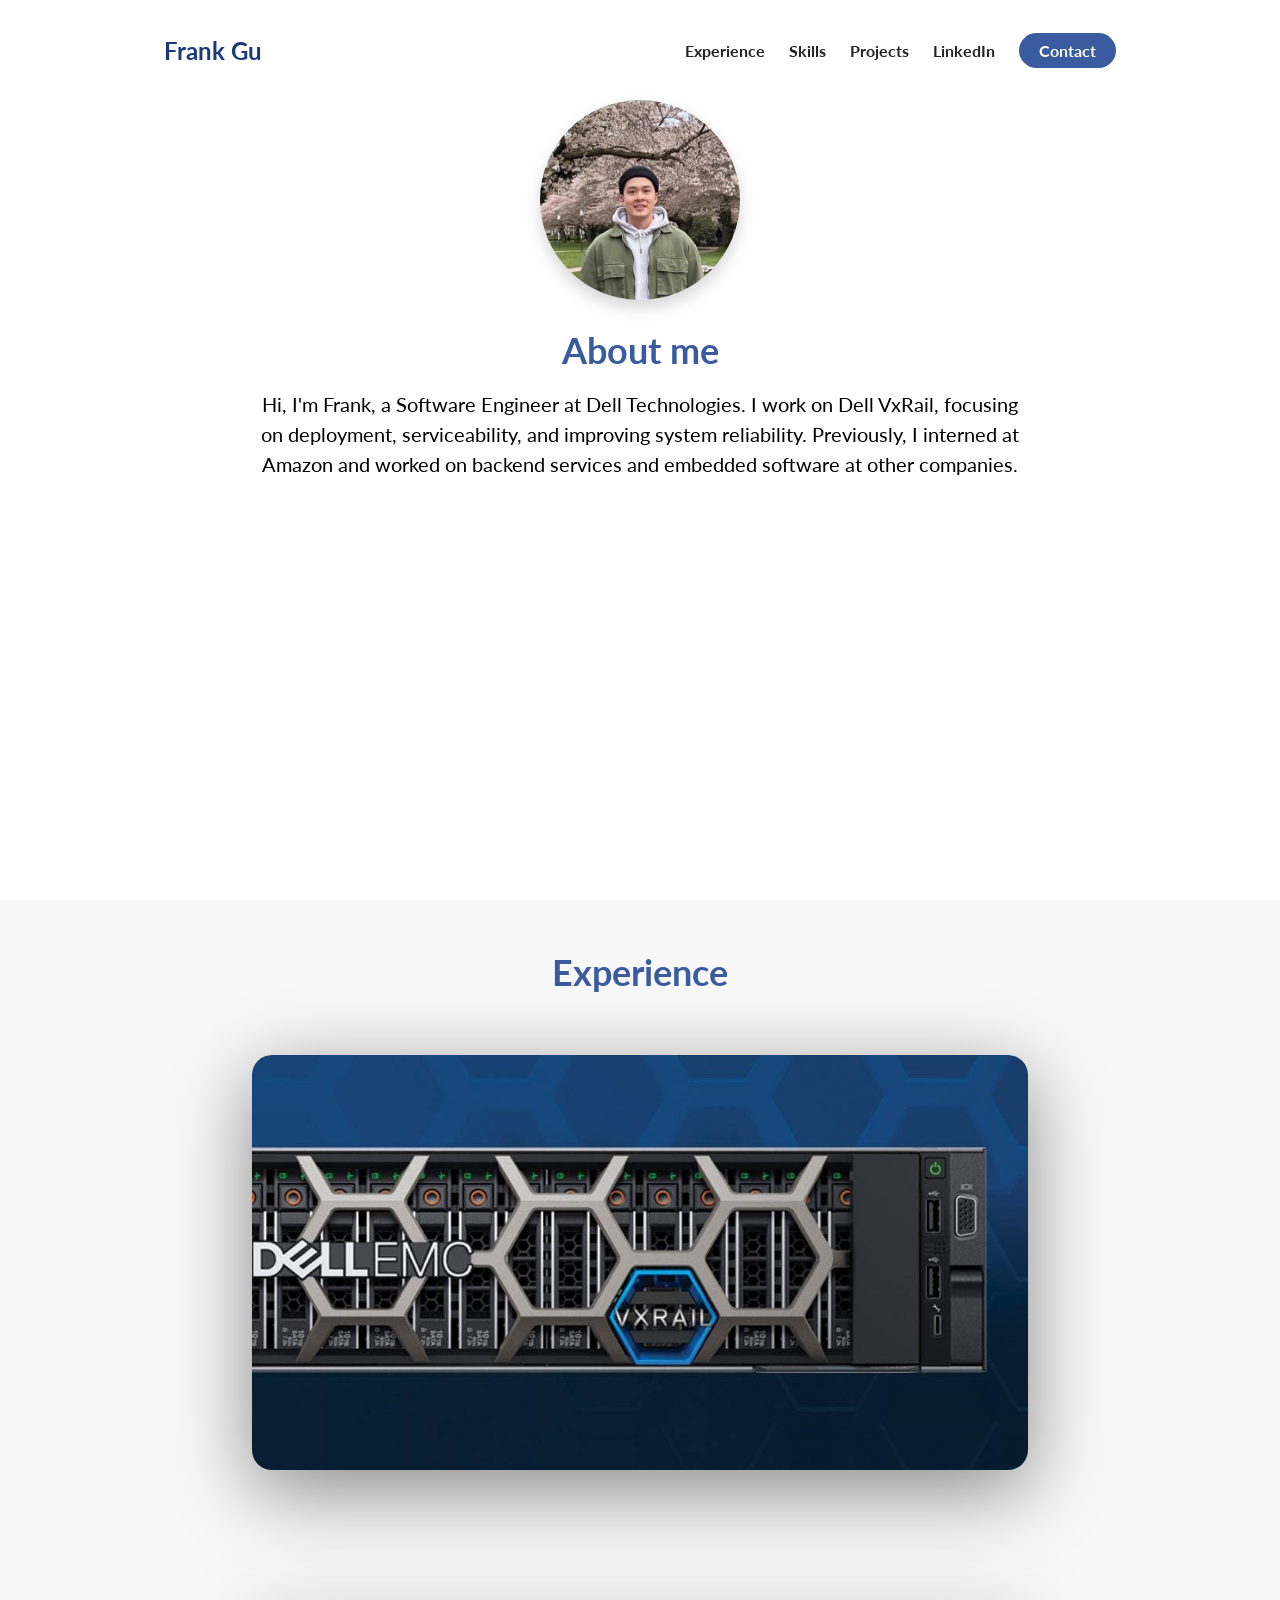
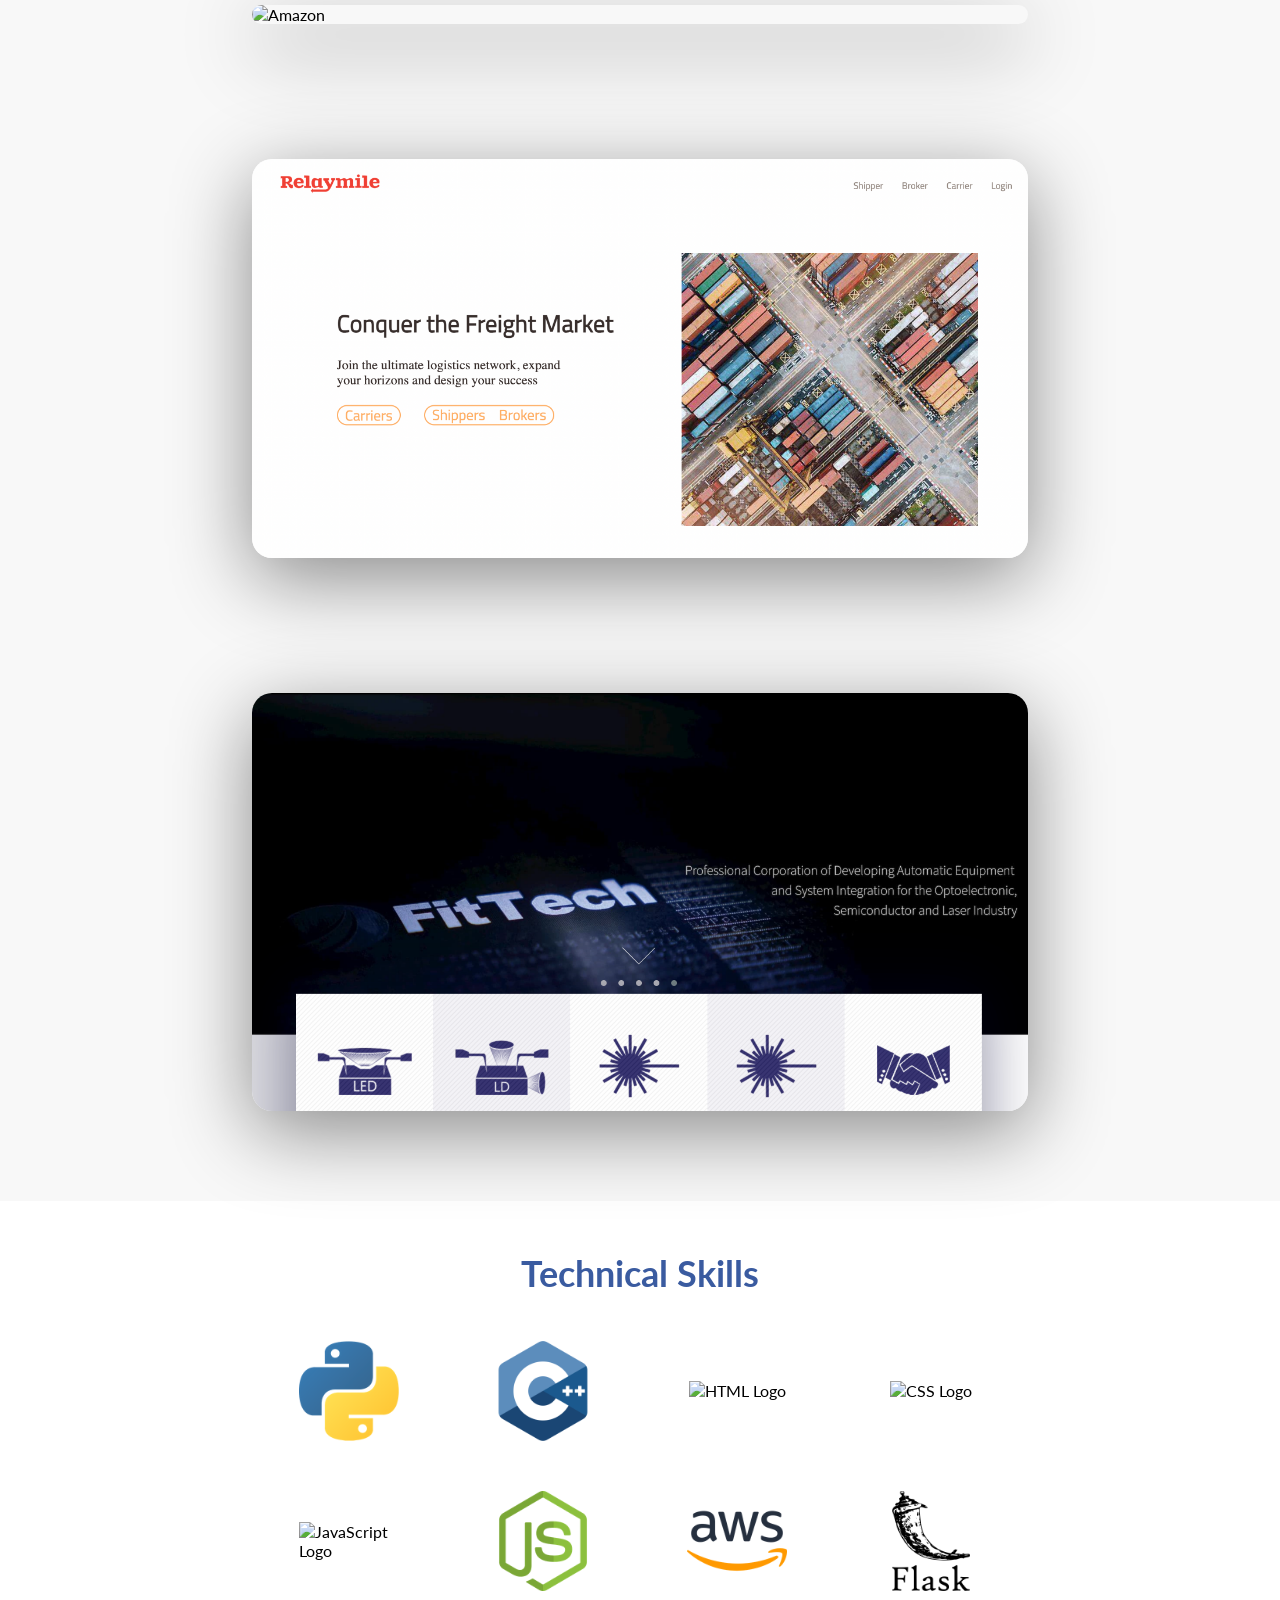
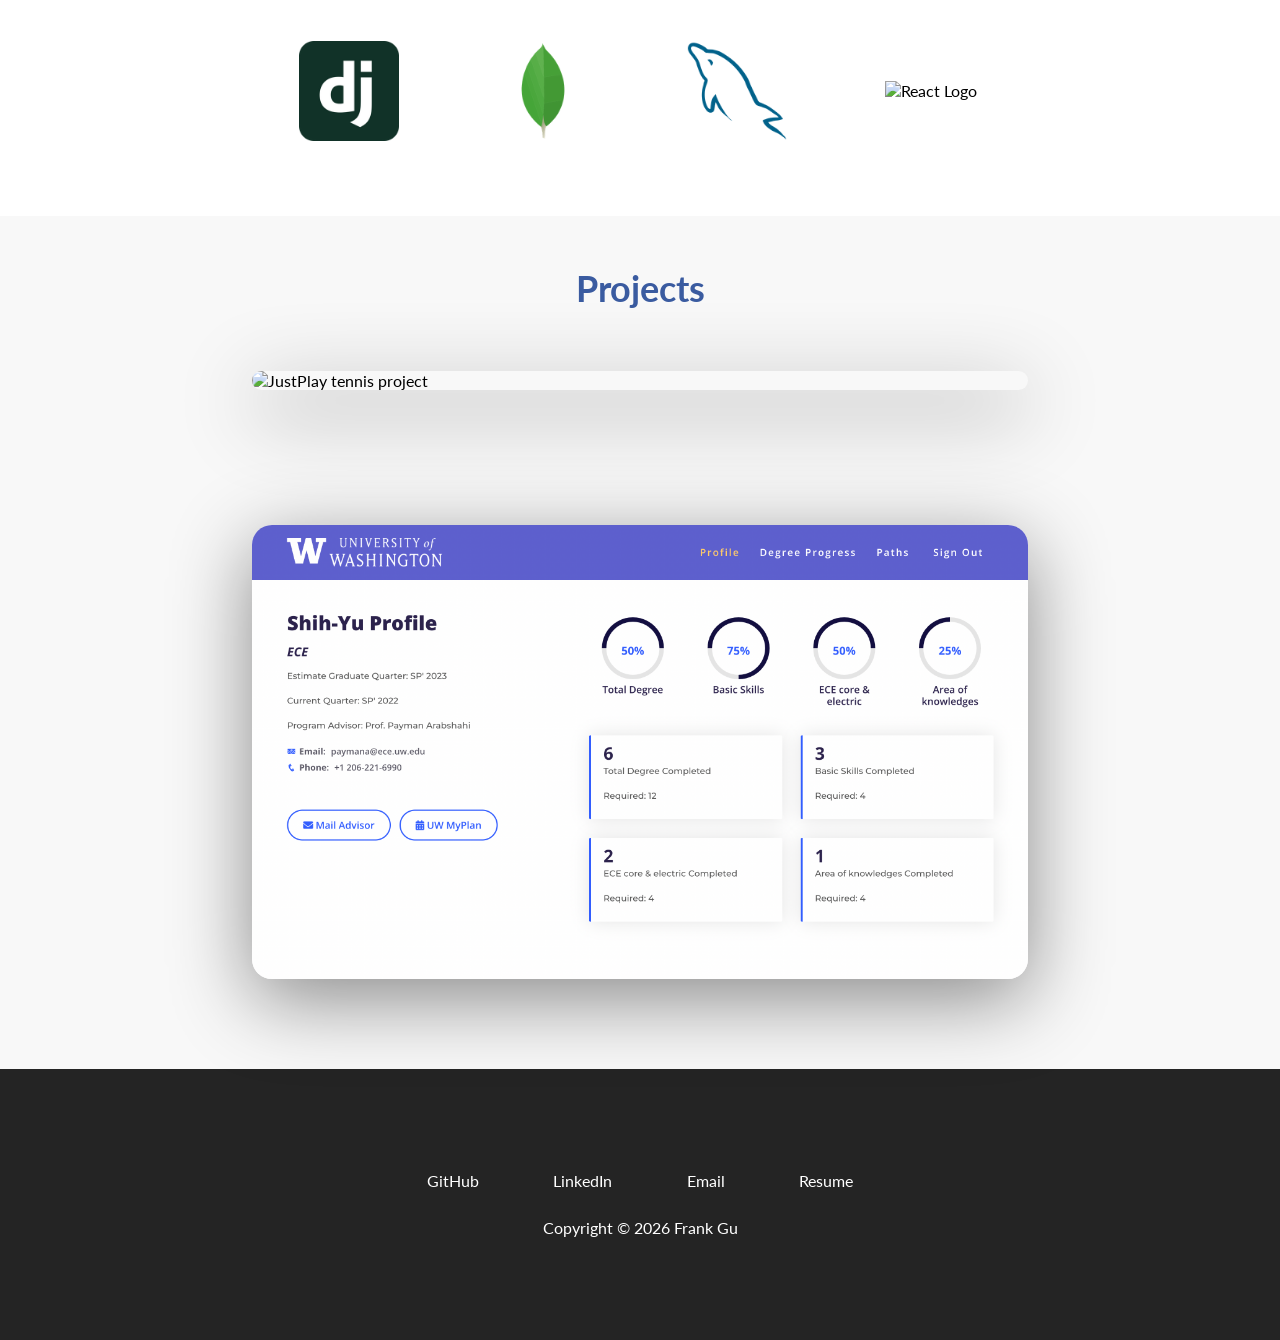
==== commit 7df2bd05: "Update portfolio About Me and Dell experience" ====
--- a/index.html
+++ b/index.html
@@ -1,3 +1,4 @@
+
 <!DOCTYPE html>
 <html lang="en">
 
@@ -65,10 +66,10 @@
           </h1>
 
           <p class="about-me__info--para">
-            Hi, I'm Frank, a Software Engineer at Dell Technologies working on Dell VxRail. My work spans Serviceability and deployment, including log collection, telemetry, event processing, and backend integration. <br>
-            I also work on Node Image Management (NIM), where I develop backend features and improve deployment workflows. One of my changes reduced installation time by approximately 10x. <br>
-            Previously, I interned at Amazon, building tools to evaluate AI model performance, visualize test results, and track metrics with AWS CloudWatch. I've also worked on backend services and real-time video features at Relaymile, as well as operating system development for LED testing equipment at FitTech. <br>
-            I enjoy solving practical engineering problems and building software that makes systems more reliable and easier to operate.
+            Hi, I'm Frank, a Software Engineer at Dell Technologies. I work on
+            Dell VxRail, focusing on deployment, serviceability, and improving
+            system reliability. Previously, I interned at Amazon and worked on
+            backend services and embedded software at other companies.
           </p>
 
           <div class="about-me__links">
@@ -81,7 +82,7 @@
             <a href="mailto:frank40609@gmail.com" class="about-me__link">
               <i class="far fa-envelope"></i>
             </a>
-            <a href="https://drive.google.com/file/d/1rpad3wML1jK9ZNVlM5aqjOfqhkoCek4N/view?usp=sharing" target="_blank" class="about-me__link">
+            <a href="https://drive.google.com/file/d/1rpad3wML1jK9ZNVlM5aqjOfqhkoCek4N/view?usp=sharing" target="_blank" rel="noopener noreferrer" class="about-me__link">
               <i class="fas fa-file-pdf"></i>
             </a>
           </div>
@@ -106,13 +107,10 @@
                   Tools: Python, Jenkins, VMware, Docker, Kubernetes, iDRAC, ESXi, CI/CD
                 </h4>
                 <p class="project__description--para">
-                  • Develop and maintain VxRail Serviceability features, including log collection, telemetry, event processing, and connectivity to Dell backend services.<br>
-                  • Built a reusable log bundle sidecar to share log collection functionality across product lines.<br>
-                  • Fixed a customer-reported log bundle download issue that caused transfers to stall at around 1 GB by adjusting NGINX cache settings.<br>
-                  • Resolved backend registration and event-processing issues involving Service Tag/PSNT mismatches, unintended event dispatches, and incorrect component slot information.<br>
-                  • Developed Python backend features for Node Image Management (NIM), including initial node provisioning, image preparation, and deployment bundle generation.<br>
-                  • Reduced NIM installation time by approximately 10x by optimizing software and network configurations to transfer installation files over SMB/NFS instead of iDRAC.<br>
-                  • Maintained Jenkins pipelines for NIM bundle generation, added automated tests, and updated CI/CD pipeline stages.
+                  • Develop and maintain VxRail Serviceability features, including log collection, telemetry, event processing, and integration with Dell backend services.<br>
+                  • Build reusable log collection components and resolve customer-facing issues involving log downloads, backend registration, and event processing.<br>
+                  • Develop Python backend features for Node Image Management (NIM) and optimize deployment workflows, including a change that reduced installation time by approximately 10x.<br>
+                  • Maintain Jenkins pipelines, automate testing, and improve CI/CD workflows for reliable builds and releases.
                 </p>
               </div>
             </div>
@@ -299,10 +297,10 @@
                 </p>
 
                 <div class="project__description--links">
-                  <a href="https://github.com/storyG/JustPlay" target="_blank" class="project__description--link">
+                  <a href="https://github.com/storyG/JustPlay" target="_blank" rel="noopener noreferrer" class="project__description--link">
                     <i class="fab fa-github"></i>
                   </a>
-                  <a href="https://www.justwheretoplay.com/" target="_blank" class="project__description--link">
+                  <a href="https://www.justwheretoplay.com/" target="_blank" rel="noopener noreferrer" class="project__description--link">
                     <i class="fas fa-link"></i>
                   </a>
                 </div>
@@ -334,13 +332,13 @@
   <footer>
     <div class="row footer__row">
       <div class="footer__social--list">
-        <a href="https://github.com/storyG" target="_blank" class="
+        <a href="https://github.com/storyG" target="_blank" rel="noopener noreferrer" class="
           footer__social--link
           link__hover-effect
           link__hover-effect--white
         ">GitHub</a>
 
-        <a href="https://www.linkedin.com/in/syfrankgu/" target="_blank" class="
+        <a href="https://www.linkedin.com/in/syfrankgu/" target="_blank" rel="noopener noreferrer" class="
           footer__social--link
           link__hover-effect
           link__hover-effect--white
@@ -352,7 +350,7 @@
           link__hover-effect--white
         ">Email</a>
 
-        <a href="https://drive.google.com/file/d/1rpad3wML1jK9ZNVlM5aqjOfqhkoCek4N/view?usp=sharing" target="_blank" class="
+        <a href="https://drive.google.com/file/d/1rpad3wML1jK9ZNVlM5aqjOfqhkoCek4N/view?usp=sharing" target="_blank" rel="noopener noreferrer" class="
           footer__social--link
           link__hover-effect
           link__hover-effect--white
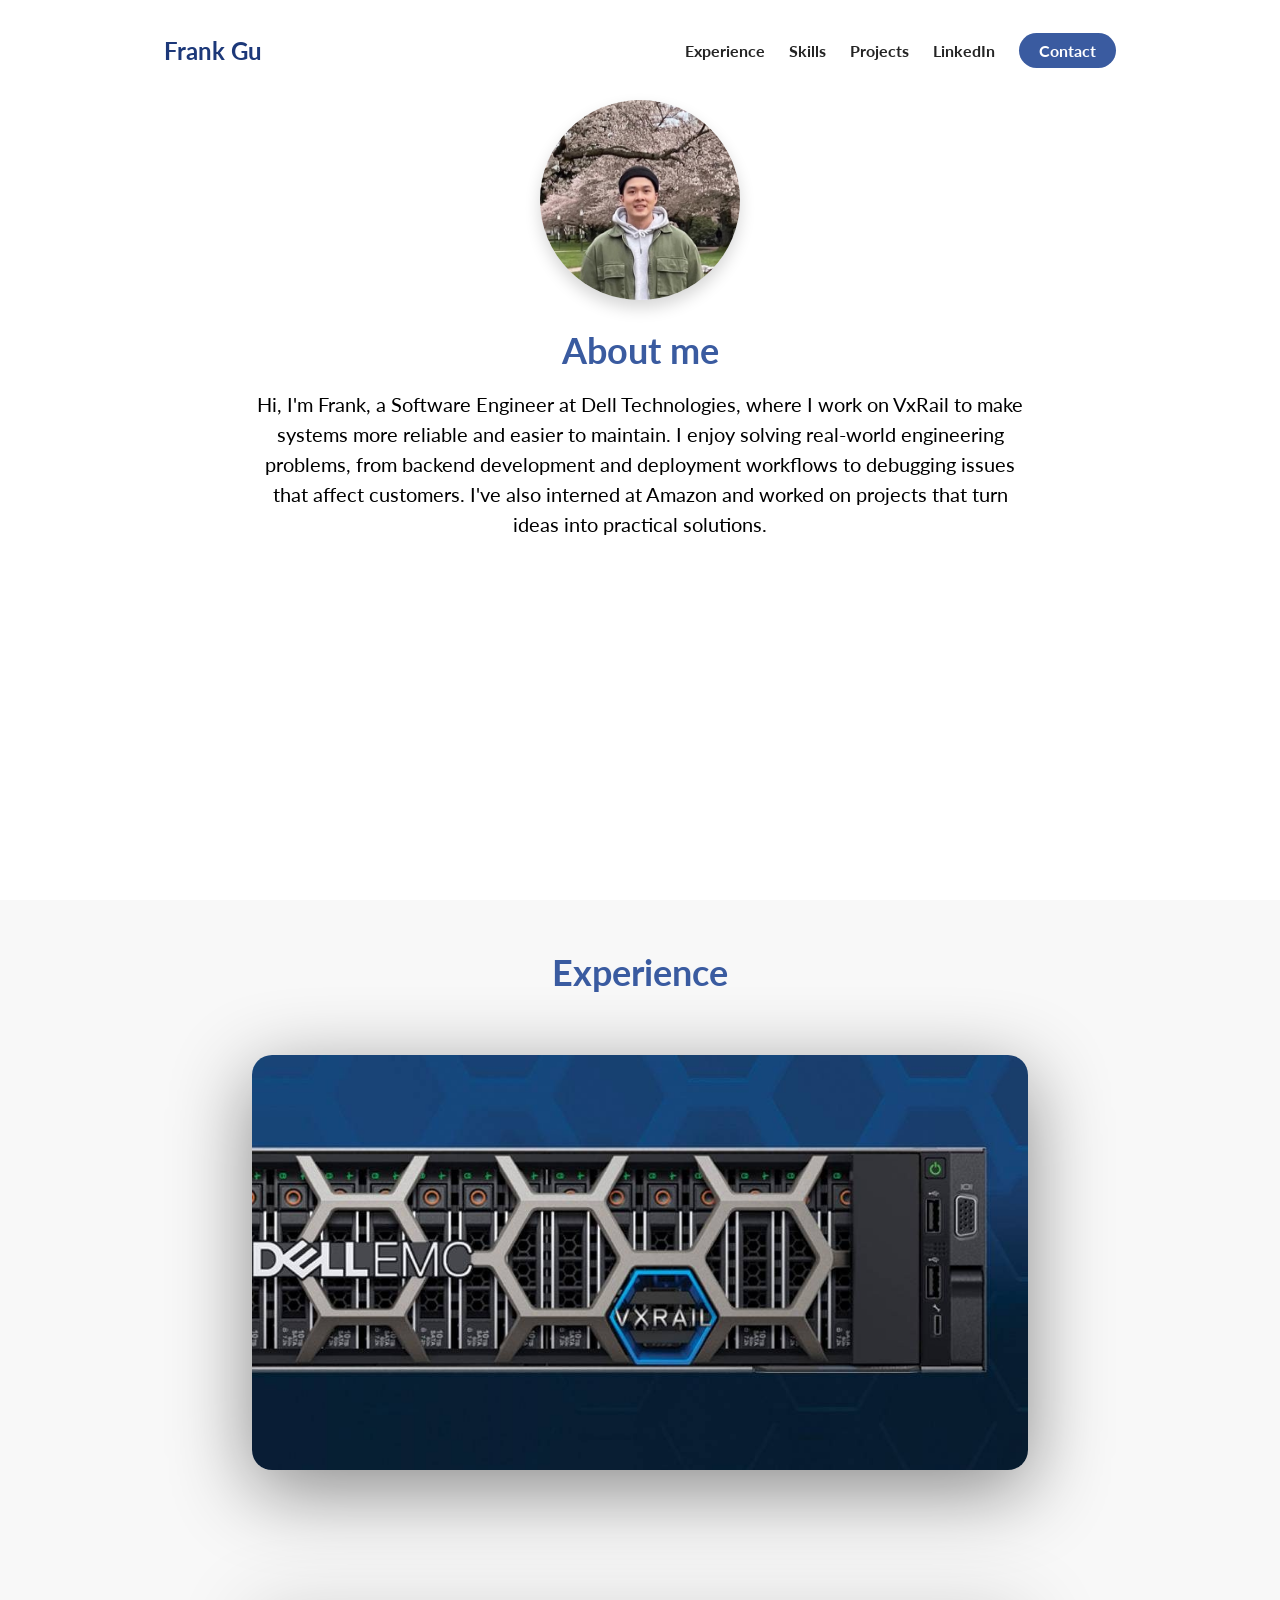
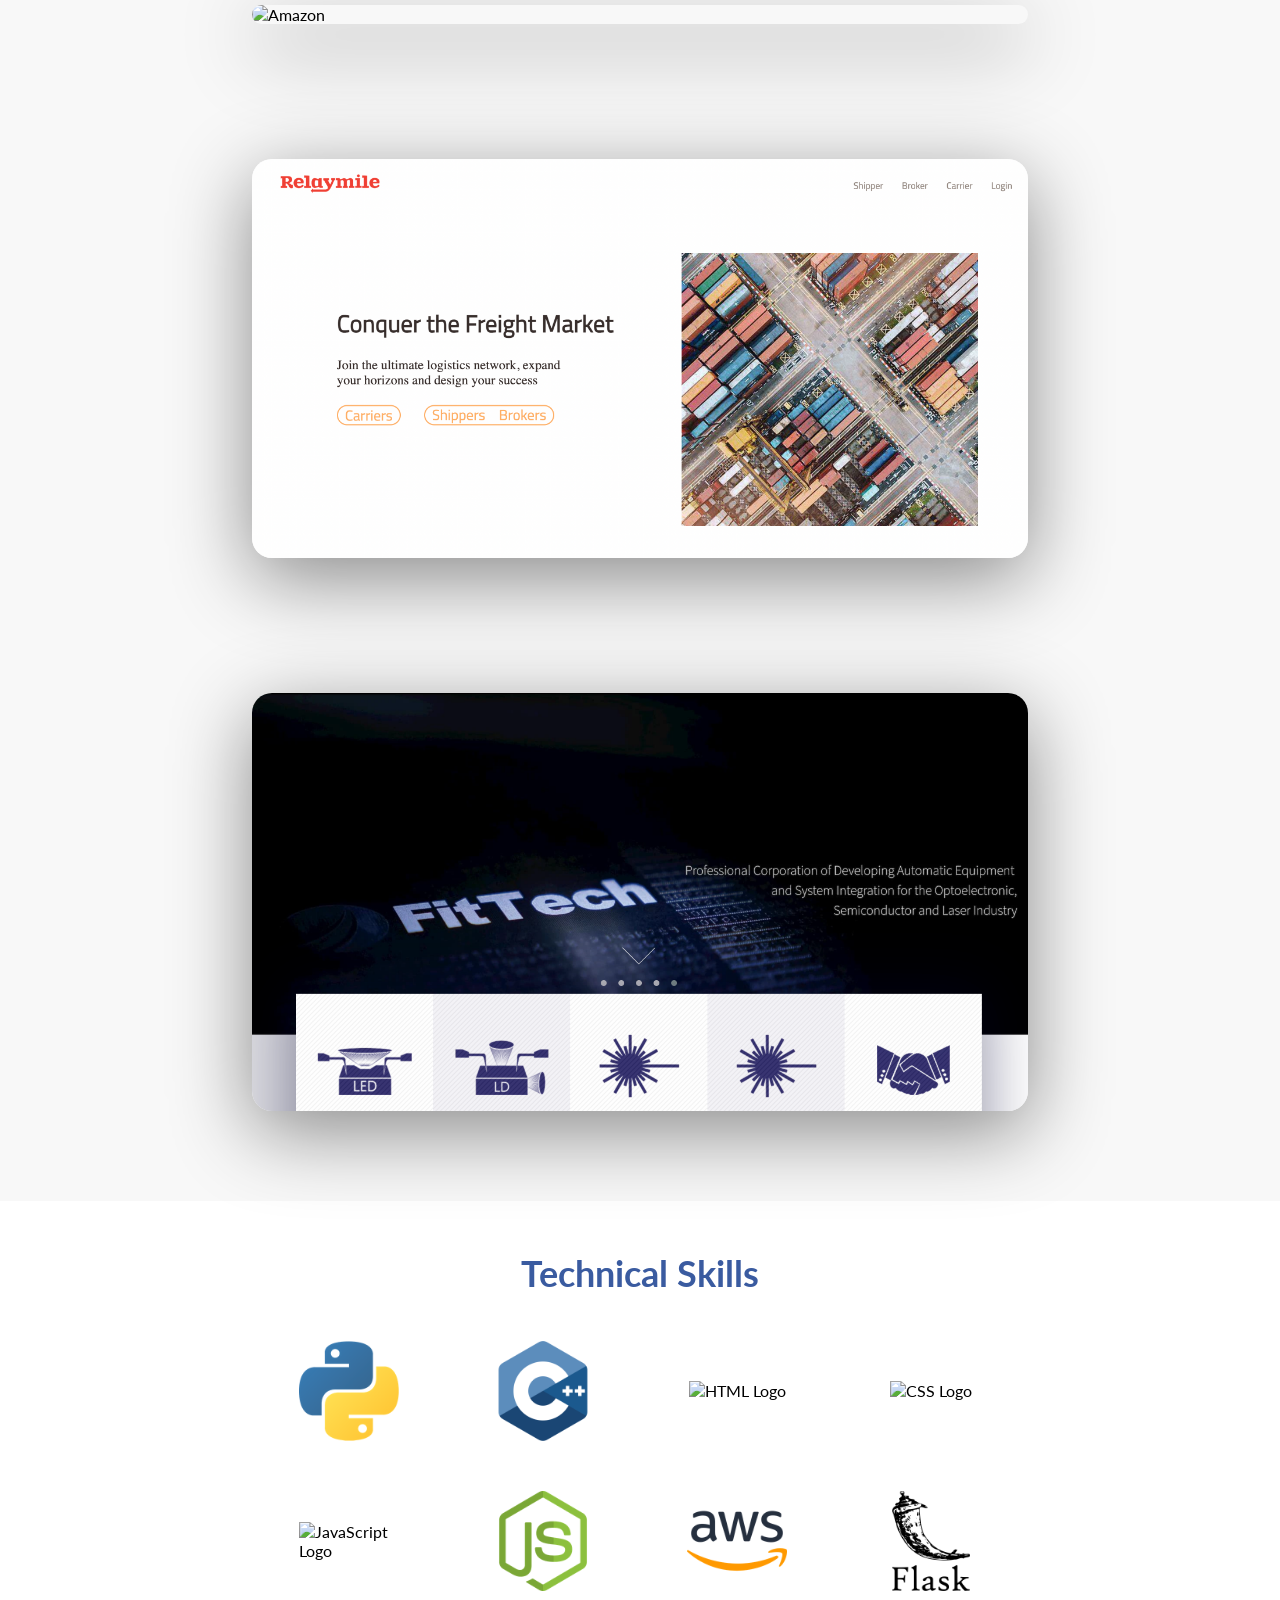
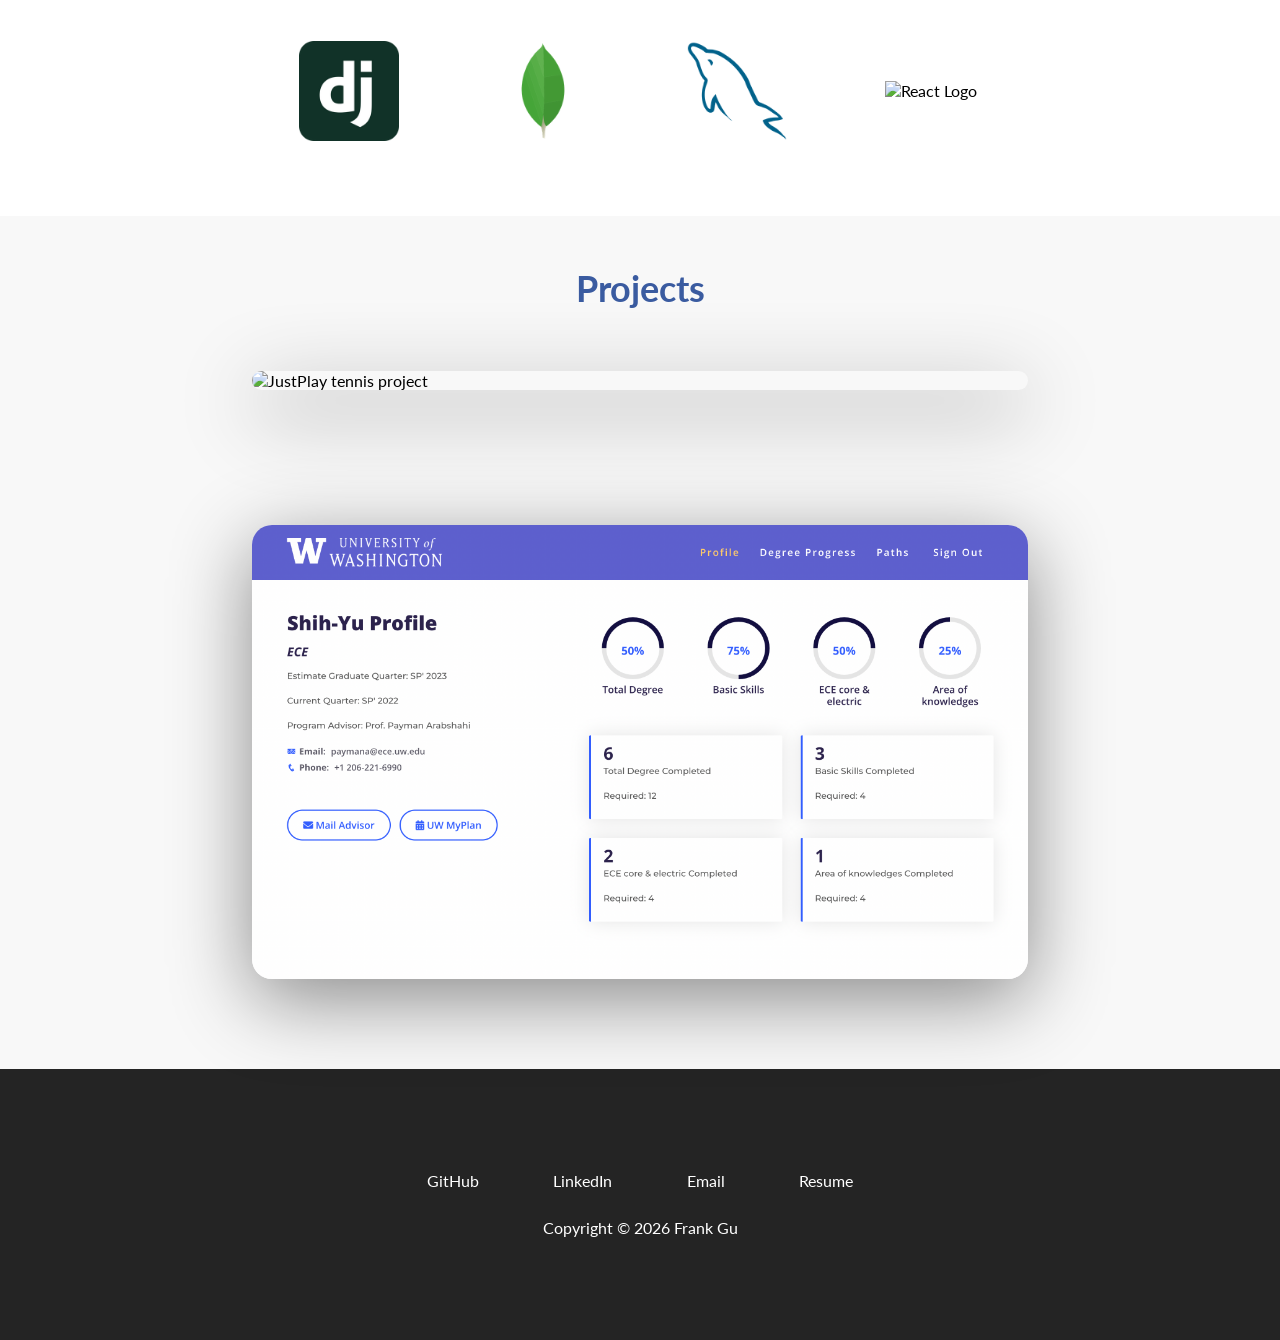
==== commit 653935d7: "Update index.html" ====
--- a/index.html
+++ b/index.html
@@ -66,10 +66,12 @@
           </h1>
 
           <p class="about-me__info--para">
-            Hi, I'm Frank, a Software Engineer at Dell Technologies. I work on
-            Dell VxRail, focusing on deployment, serviceability, and improving
-            system reliability. Previously, I interned at Amazon and worked on
-            backend services and embedded software at other companies.
+            Hi, I'm Frank, a Software Engineer at Dell Technologies, where I work
+            on VxRail to make systems more reliable and easier to maintain.
+            I enjoy solving real-world engineering problems, from backend
+            development and deployment workflows to debugging issues that affect
+            customers. I've also interned at Amazon and worked on projects that
+            turn ideas into practical solutions.
           </p>
 
           <div class="about-me__links">
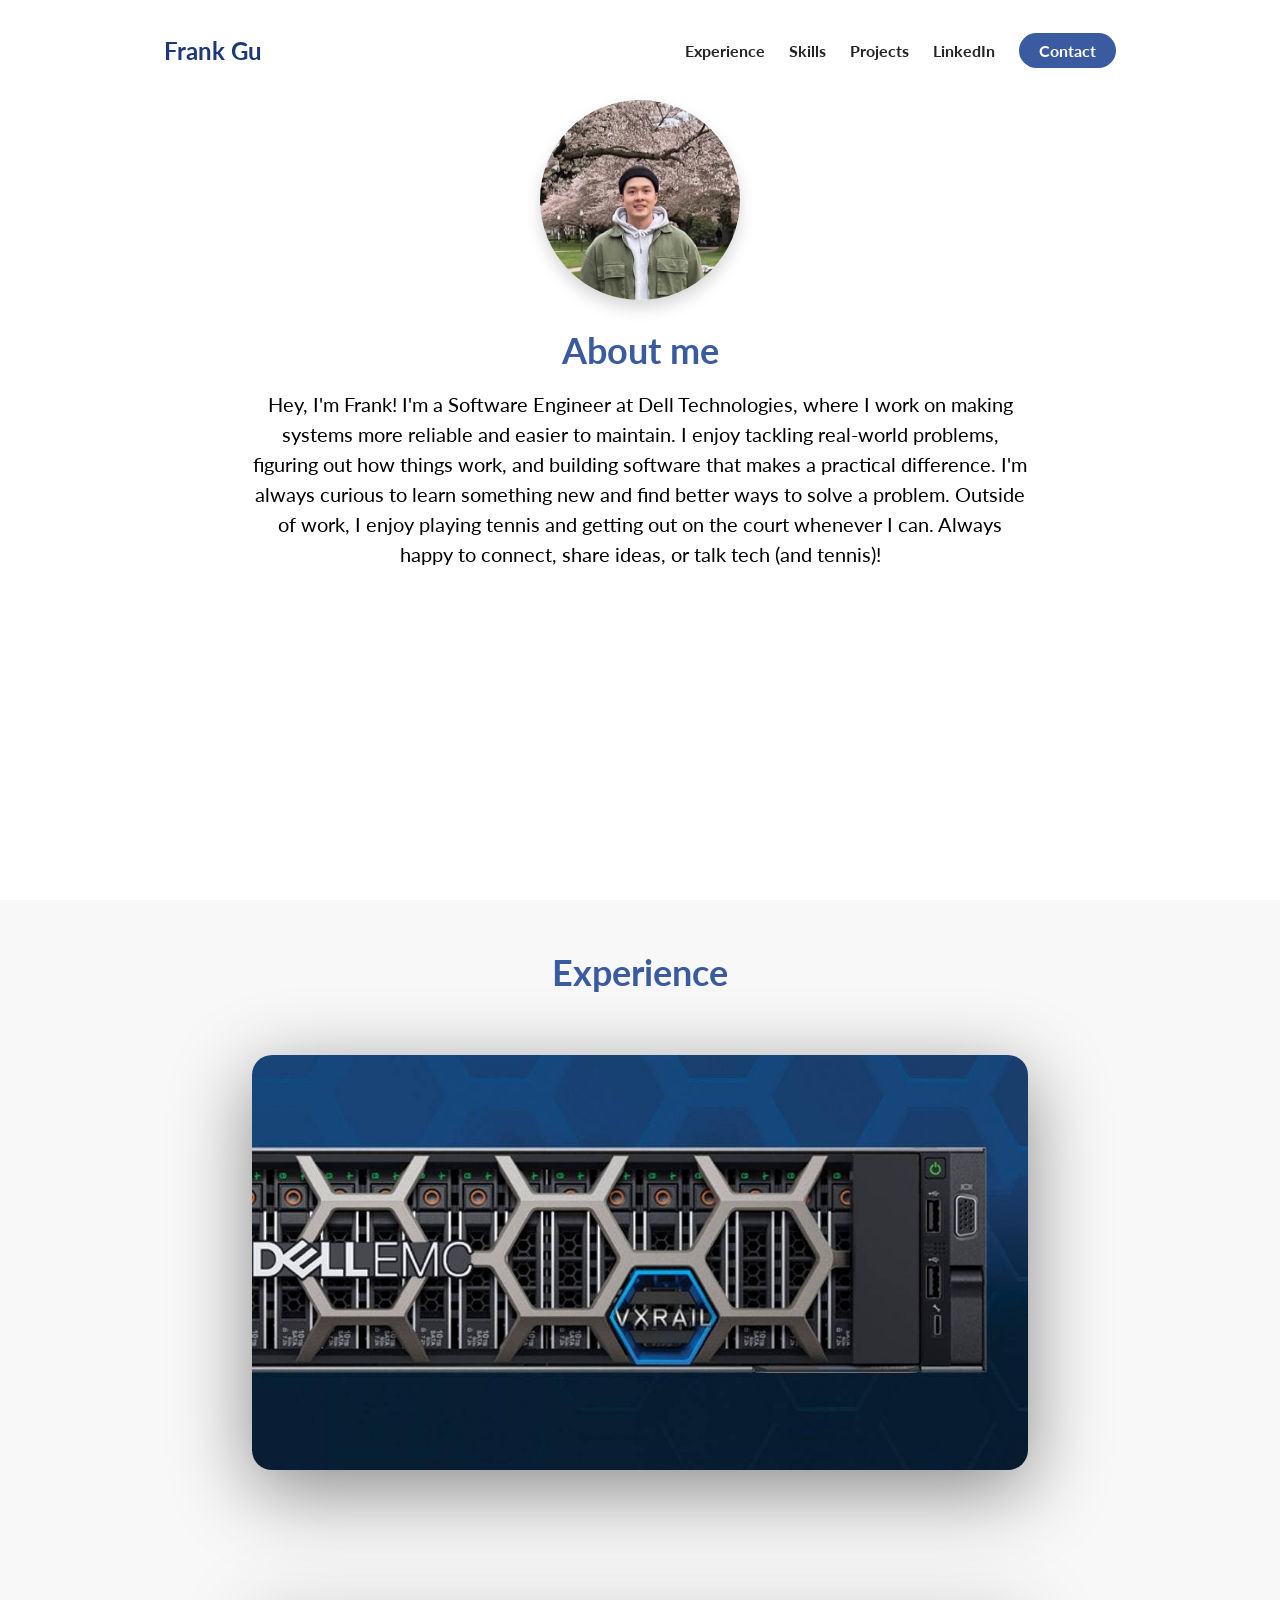
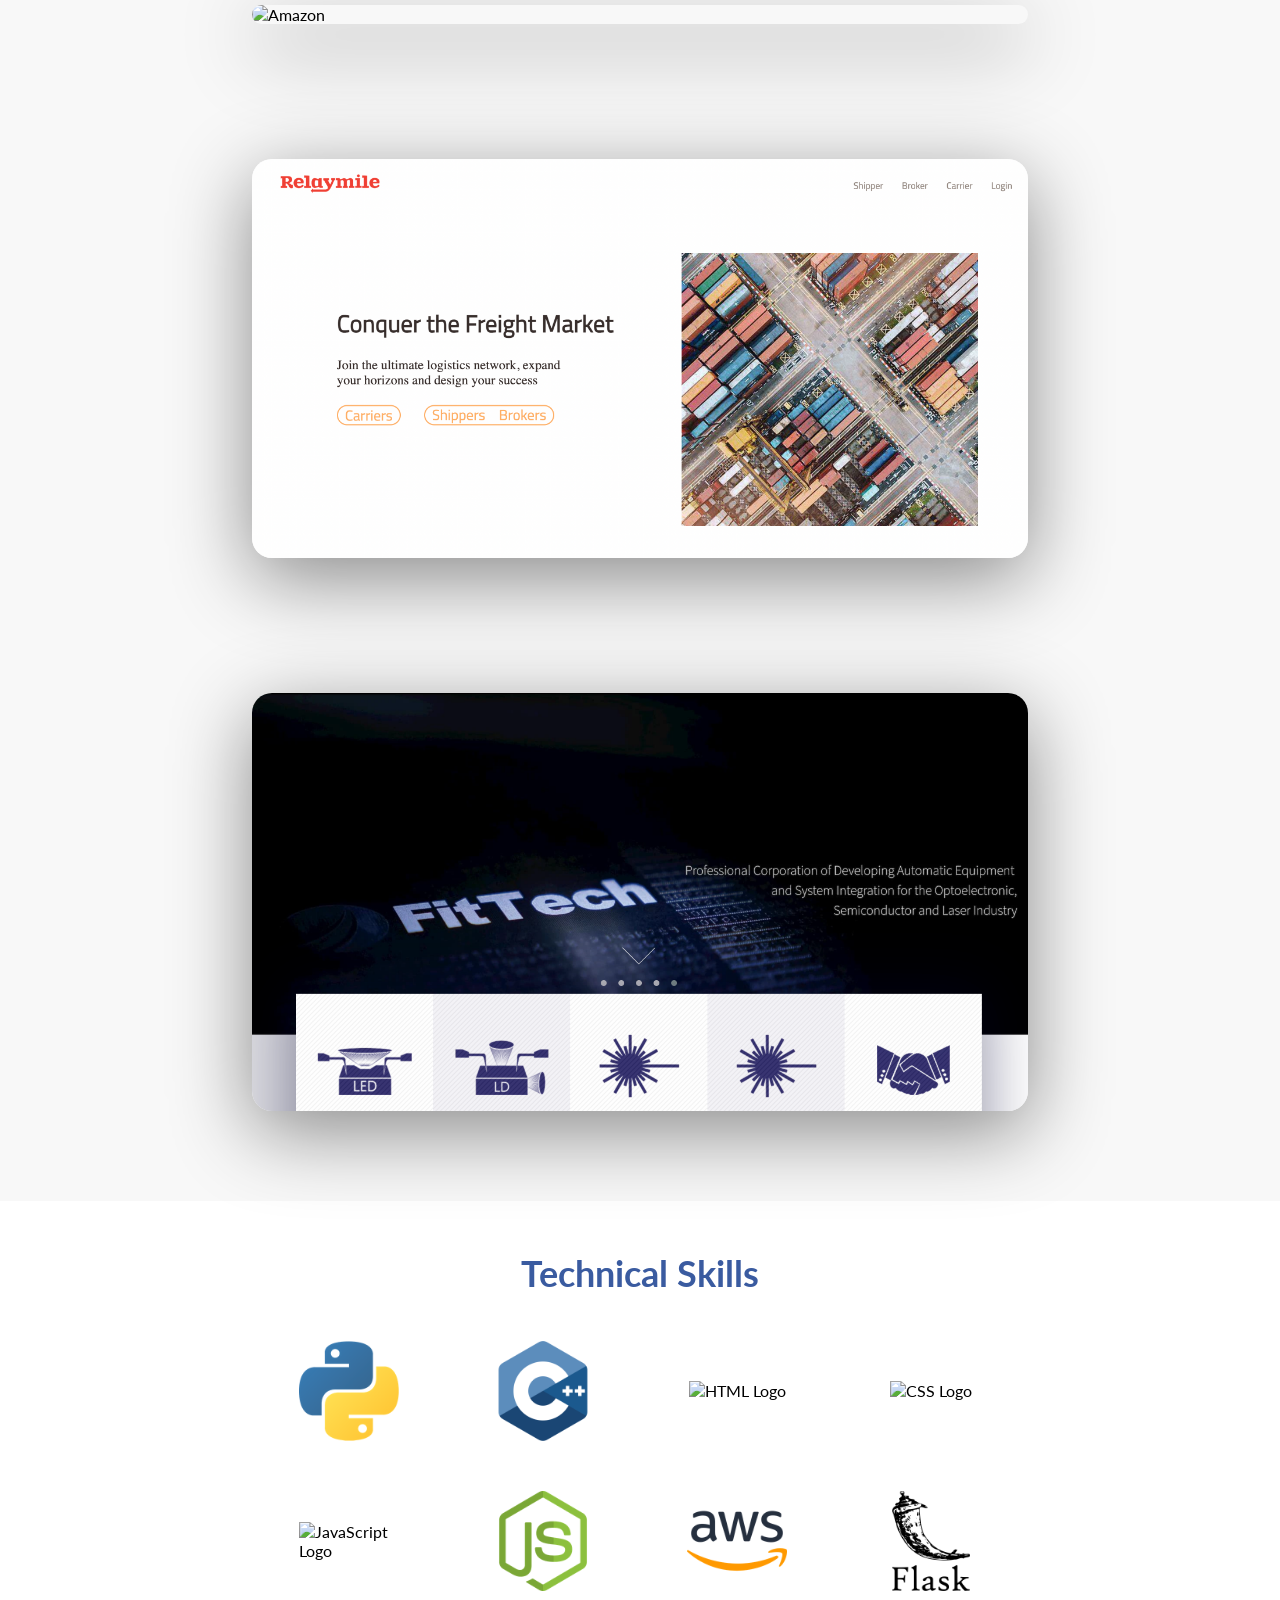
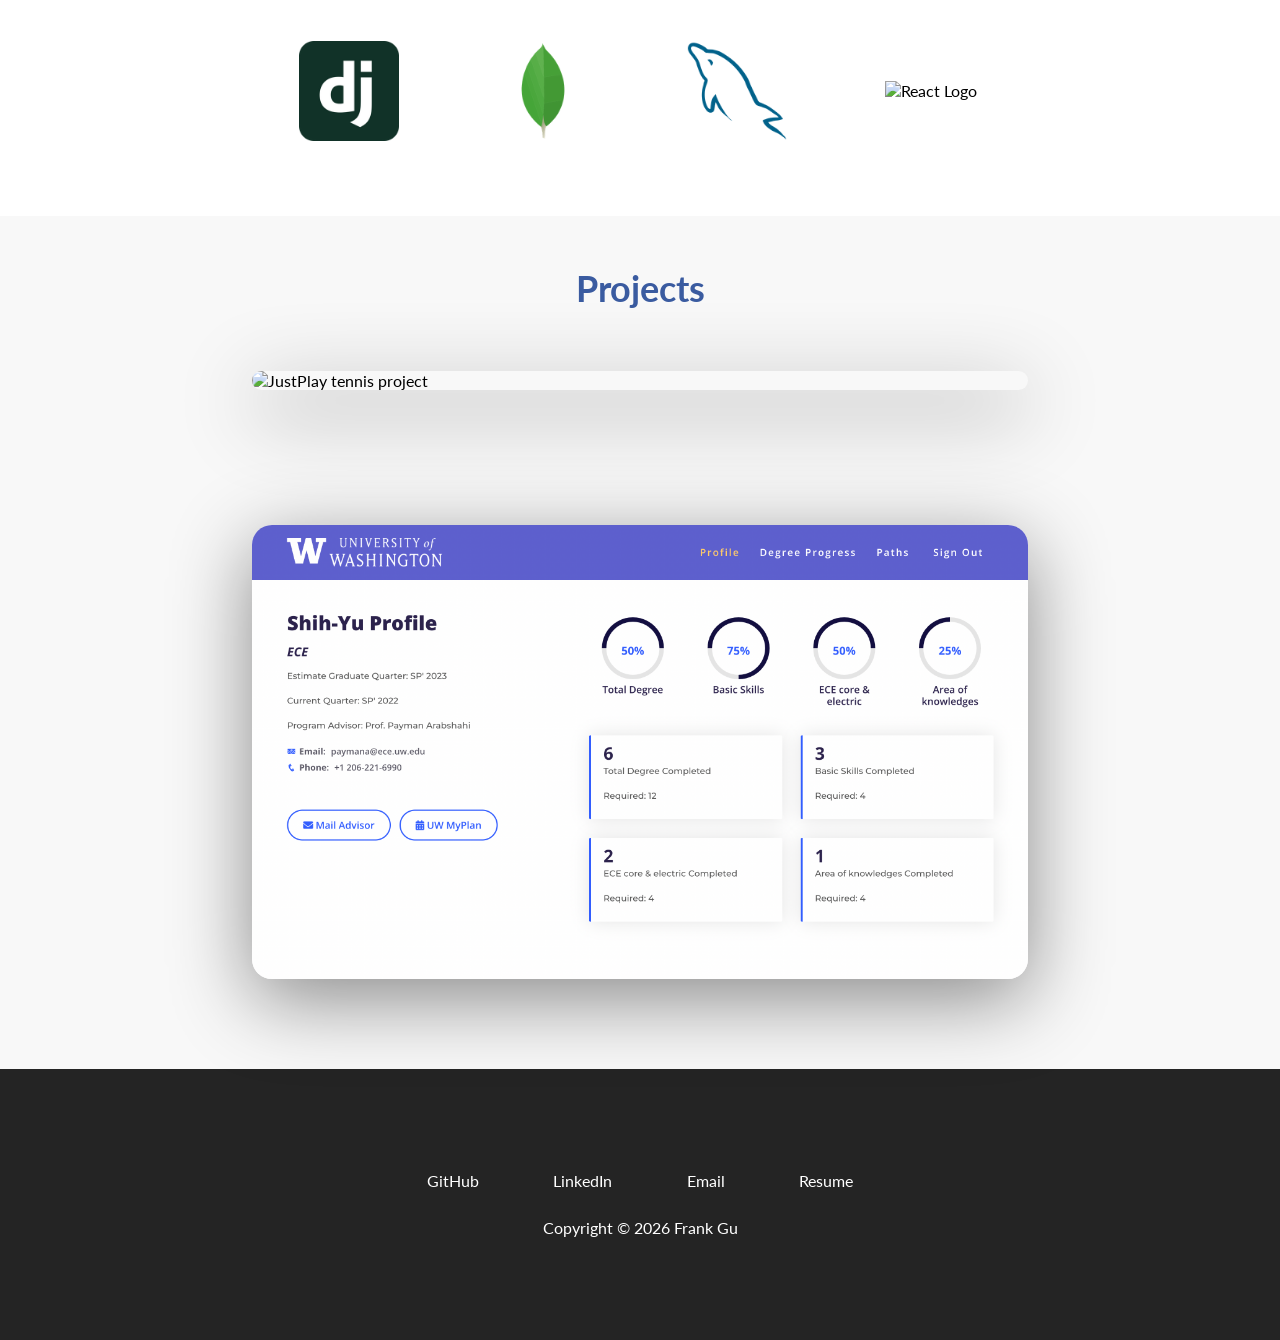
==== commit 65b5de3f: "Update index.html" ====
--- a/index.html
+++ b/index.html
@@ -1,4 +1,3 @@
-
 <!DOCTYPE html>
 <html lang="en">
 
@@ -66,12 +65,14 @@
           </h1>
 
           <p class="about-me__info--para">
-            Hi, I'm Frank, a Software Engineer at Dell Technologies, where I work
-            on VxRail to make systems more reliable and easier to maintain.
-            I enjoy solving real-world engineering problems, from backend
-            development and deployment workflows to debugging issues that affect
-            customers. I've also interned at Amazon and worked on projects that
-            turn ideas into practical solutions.
+            Hey, I'm Frank! I'm a Software Engineer at Dell Technologies,
+            where I work on making systems more reliable and easier to maintain.
+            I enjoy tackling real-world problems, figuring out how things work,
+            and building software that makes a practical difference. I'm always
+            curious to learn something new and find better ways to solve a problem.
+            Outside of work, I enjoy playing tennis and getting out on the court
+            whenever I can. Always happy to connect, share ideas, or talk tech
+            (and tennis)!
           </p>
 
           <div class="about-me__links">
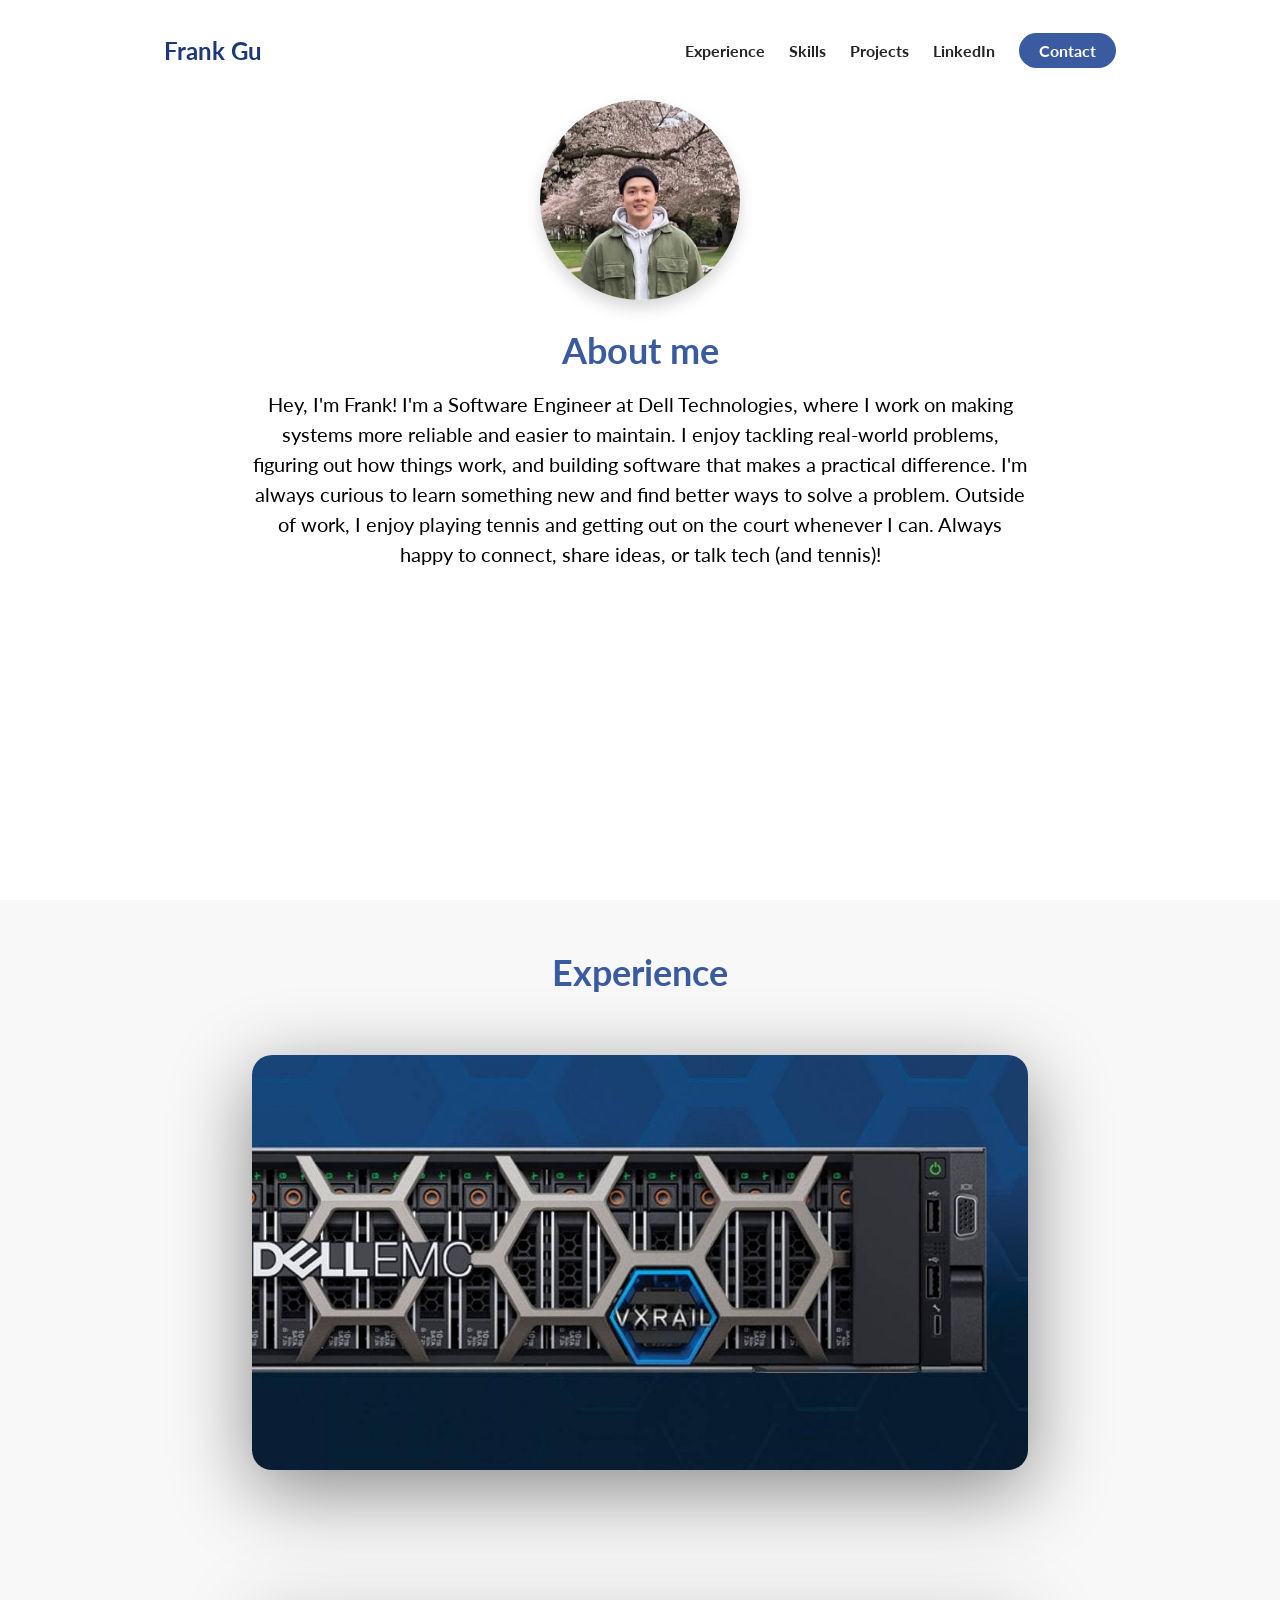
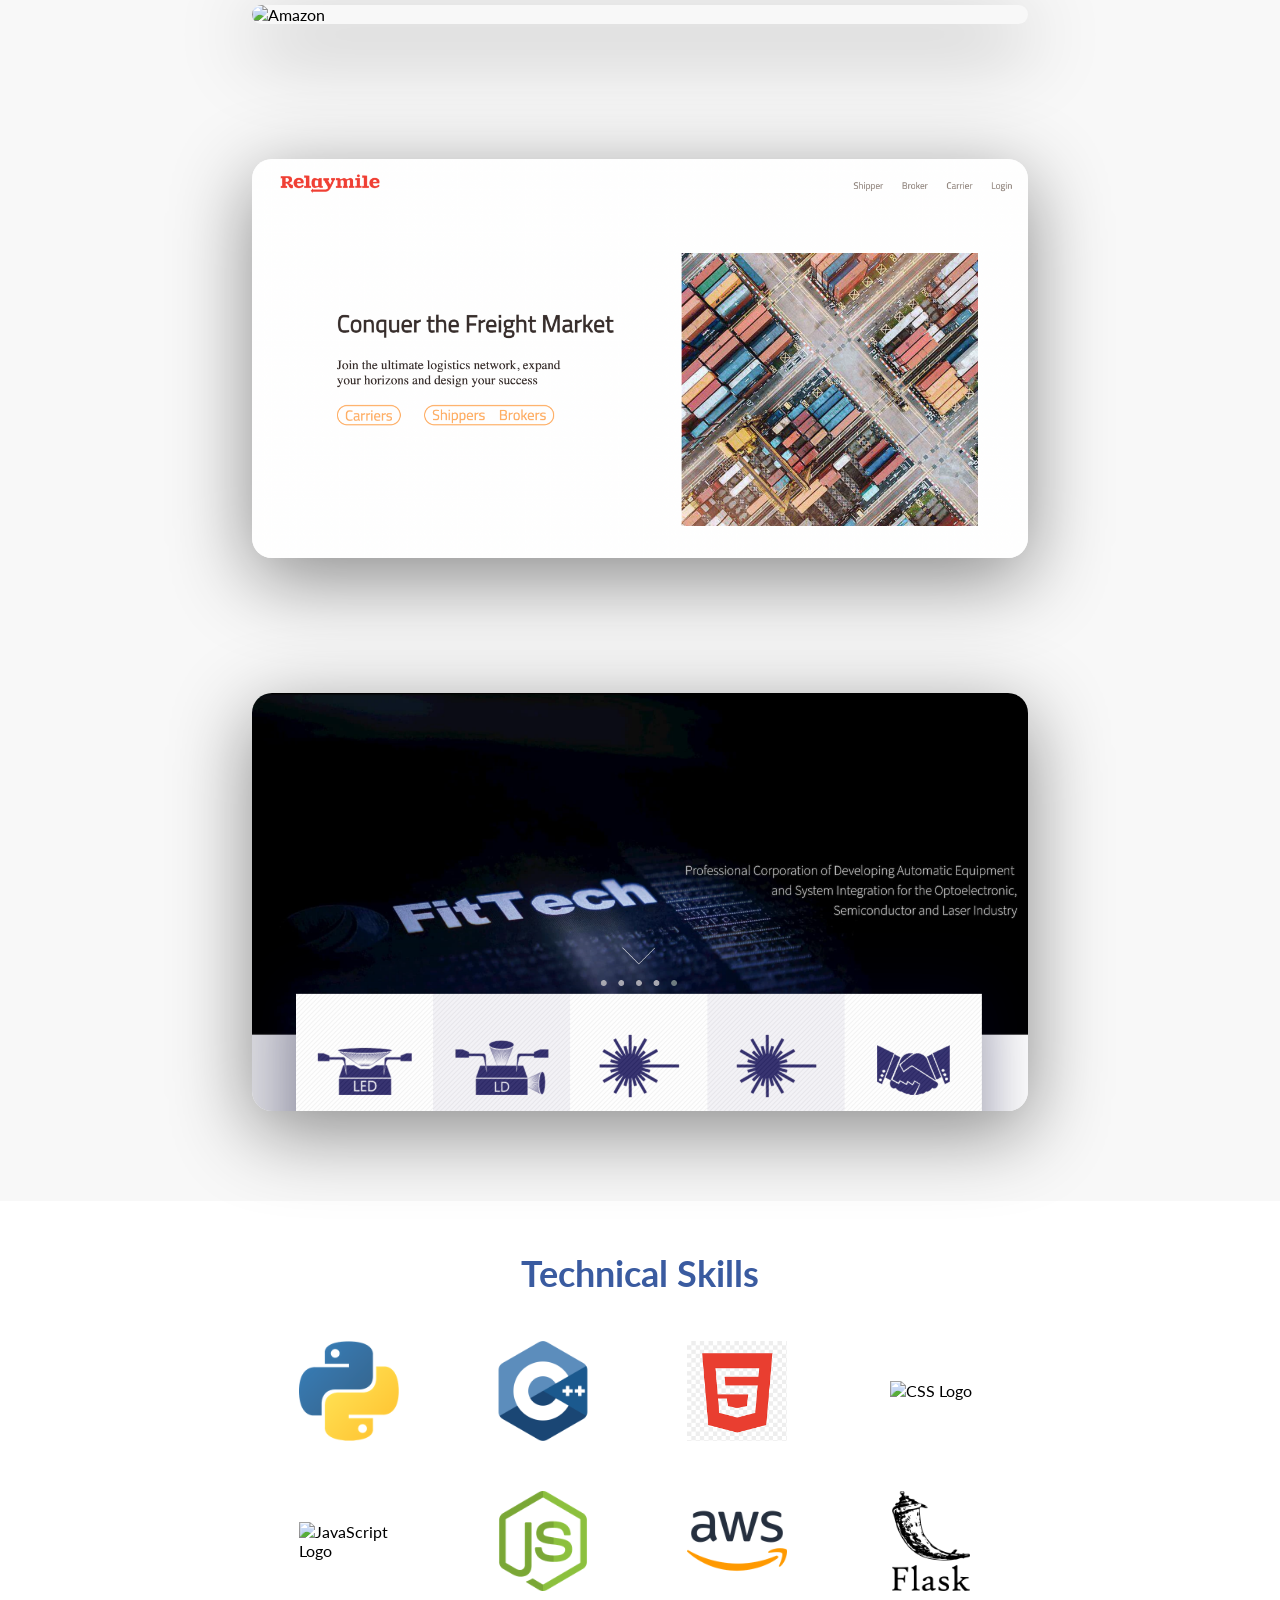
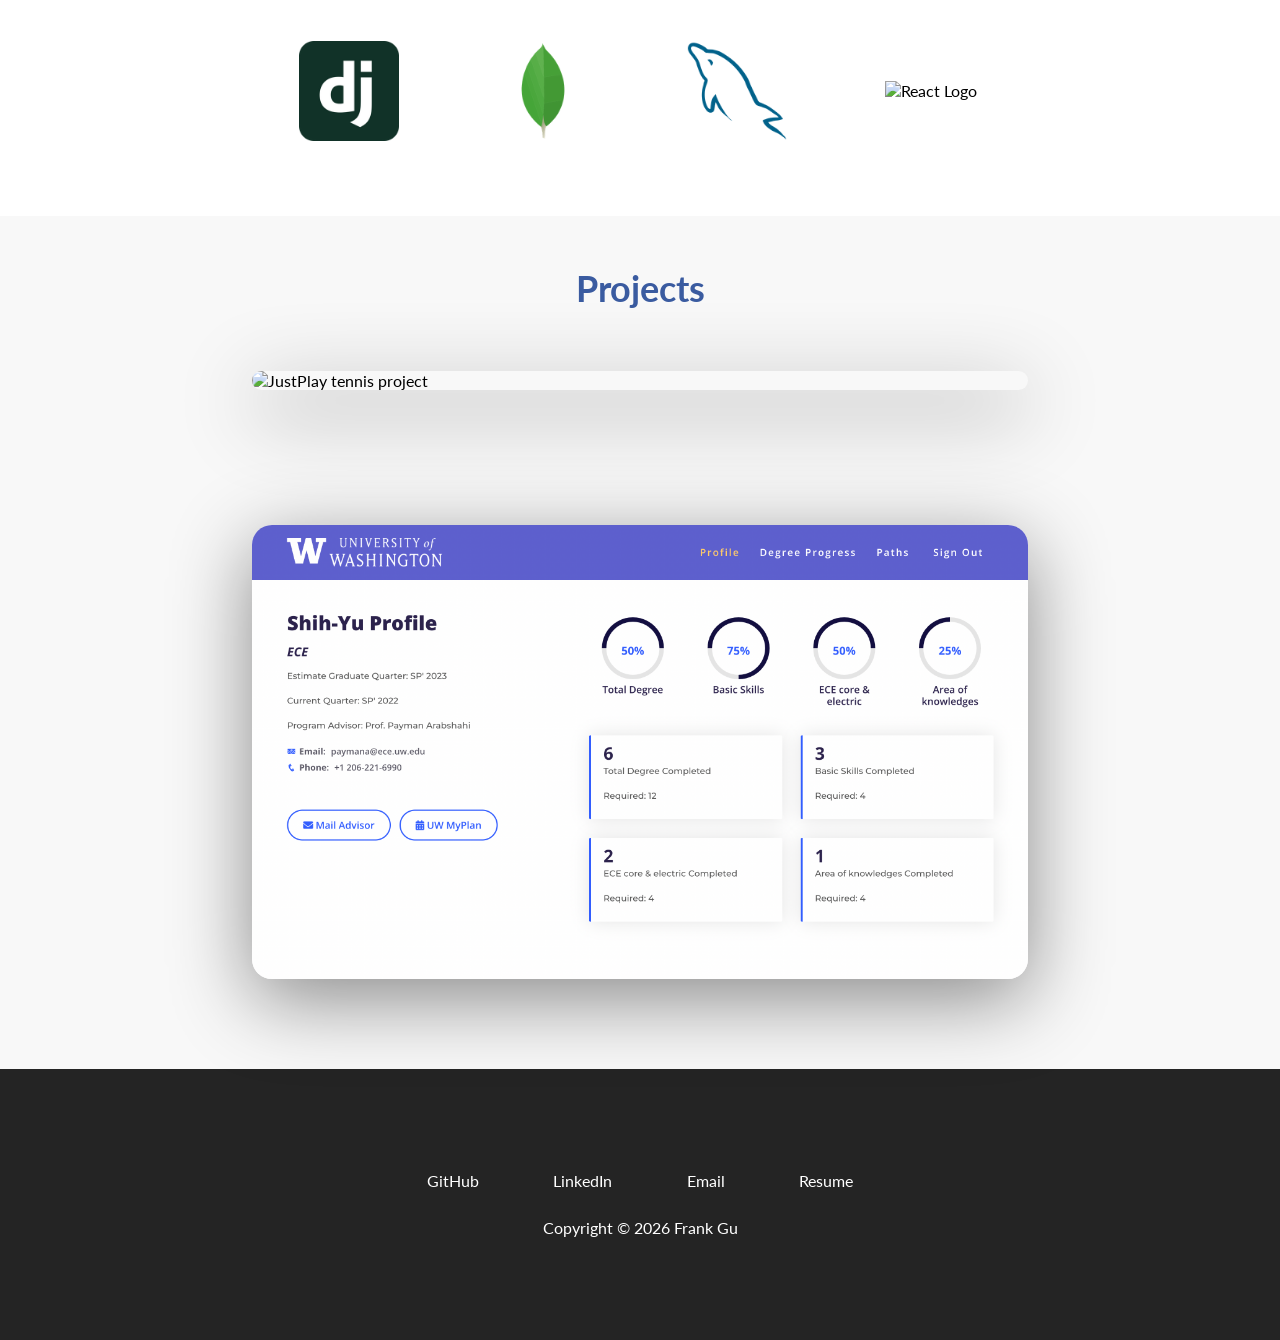
==== commit 8330be4c: "Add interview material" ====
--- a/index.html
+++ b/index.html
@@ -85,7 +85,7 @@
             <a href="mailto:frank40609@gmail.com" class="about-me__link">
               <i class="far fa-envelope"></i>
             </a>
-            <a href="https://drive.google.com/file/d/1rpad3wML1jK9ZNVlM5aqjOfqhkoCek4N/view?usp=sharing" target="_blank" rel="noopener noreferrer" class="about-me__link">
+            <a href="https://drive.google.com/file/d/1uoWcWYkx-VQckWrKUGSoTnFkPCb5b2cQ/view?usp=sharing" target="_blank" rel="noopener noreferrer" class="about-me__link">
               <i class="fas fa-file-pdf"></i>
             </a>
           </div>
@@ -203,7 +203,7 @@
 
           <div class="language">
             <figure class="language__img--wrapper">
-              <img src="https://upload.wikimedia.org/wikipedia/commons/thumb/3/38/HTML5_Badge.svg/240px-HTML5_Badge.svg.png"
+              <img src="./assets/html.png"
                 alt="HTML Logo" class="language__img" />
             </figure>
             <span class="language__name">HTML</span>
@@ -353,7 +353,7 @@
           link__hover-effect--white
         ">Email</a>
 
-        <a href="https://drive.google.com/file/d/1rpad3wML1jK9ZNVlM5aqjOfqhkoCek4N/view?usp=sharing" target="_blank" rel="noopener noreferrer" class="
+        <a href="https://drive.google.com/file/d/1uoWcWYkx-VQckWrKUGSoTnFkPCb5b2cQ/view?usp=sharing" target="_blank" rel="noopener noreferrer" class="
           footer__social--link
           link__hover-effect
           link__hover-effect--white
